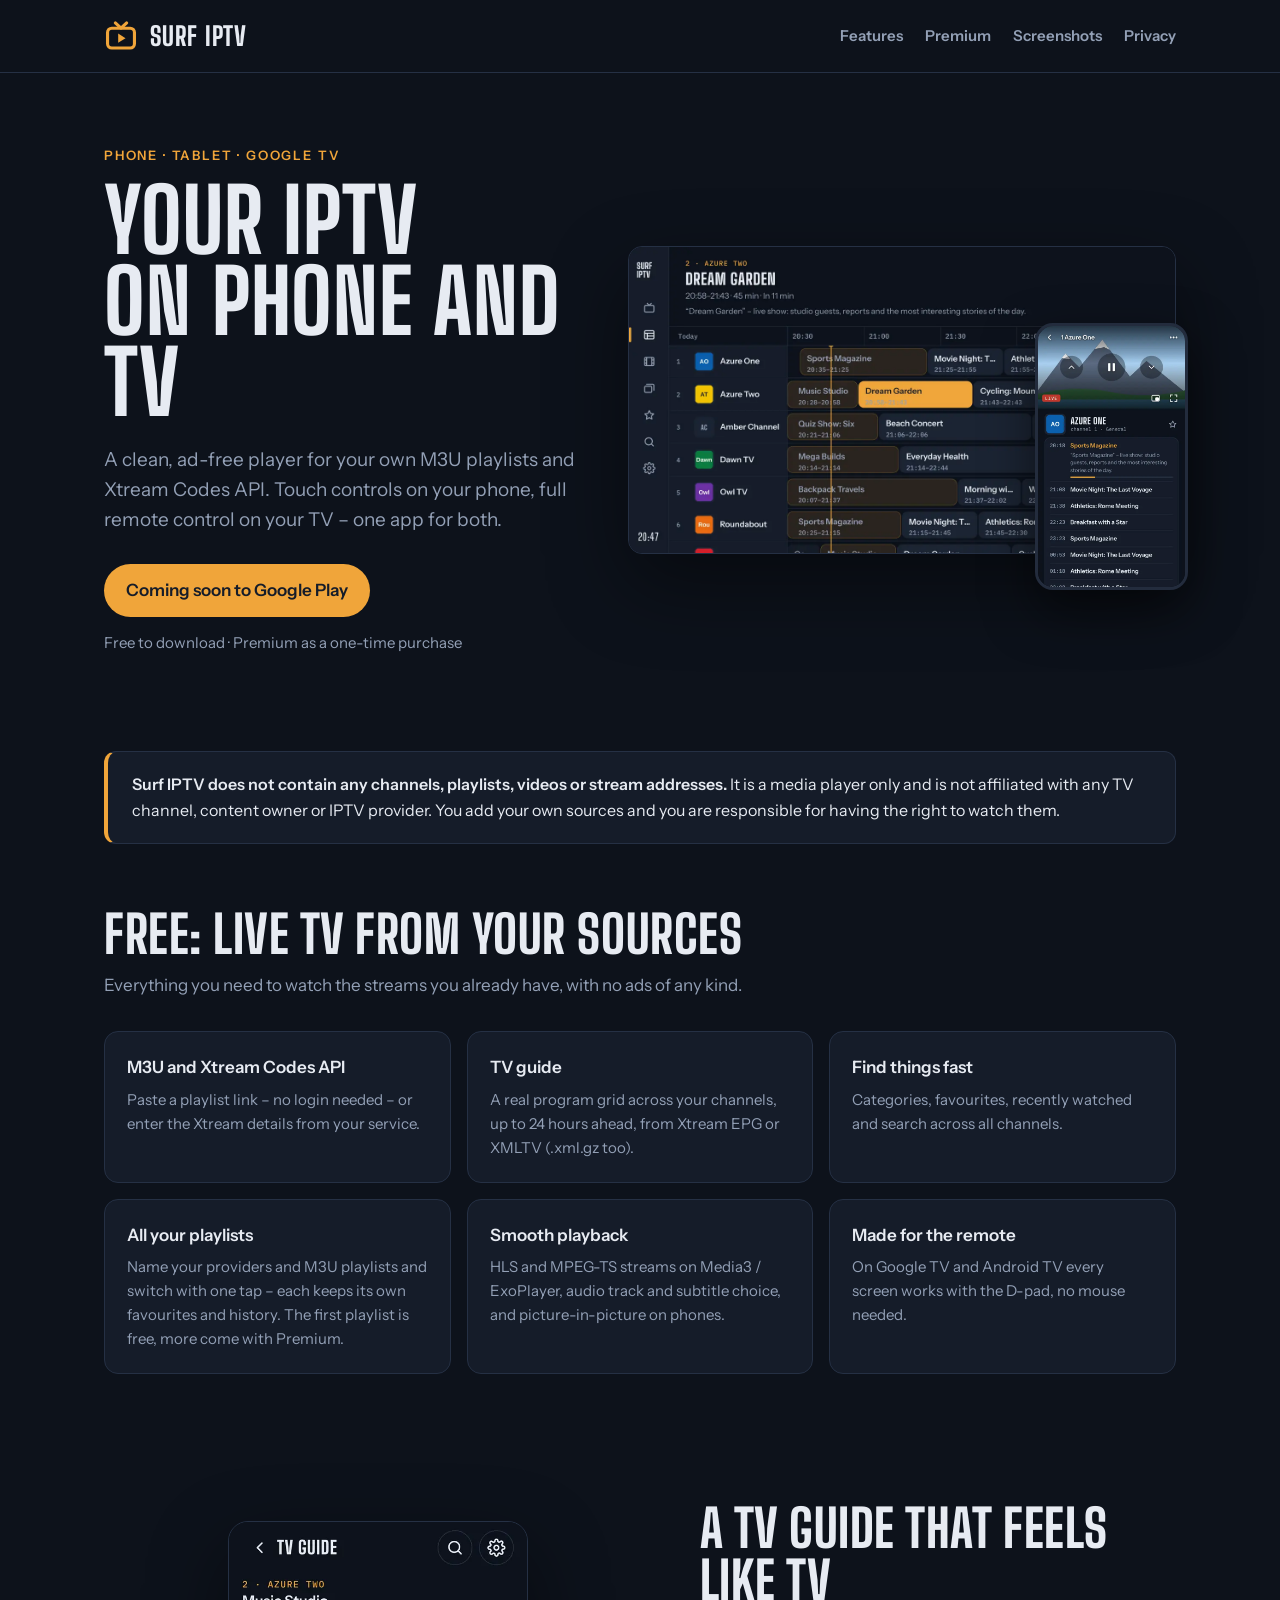
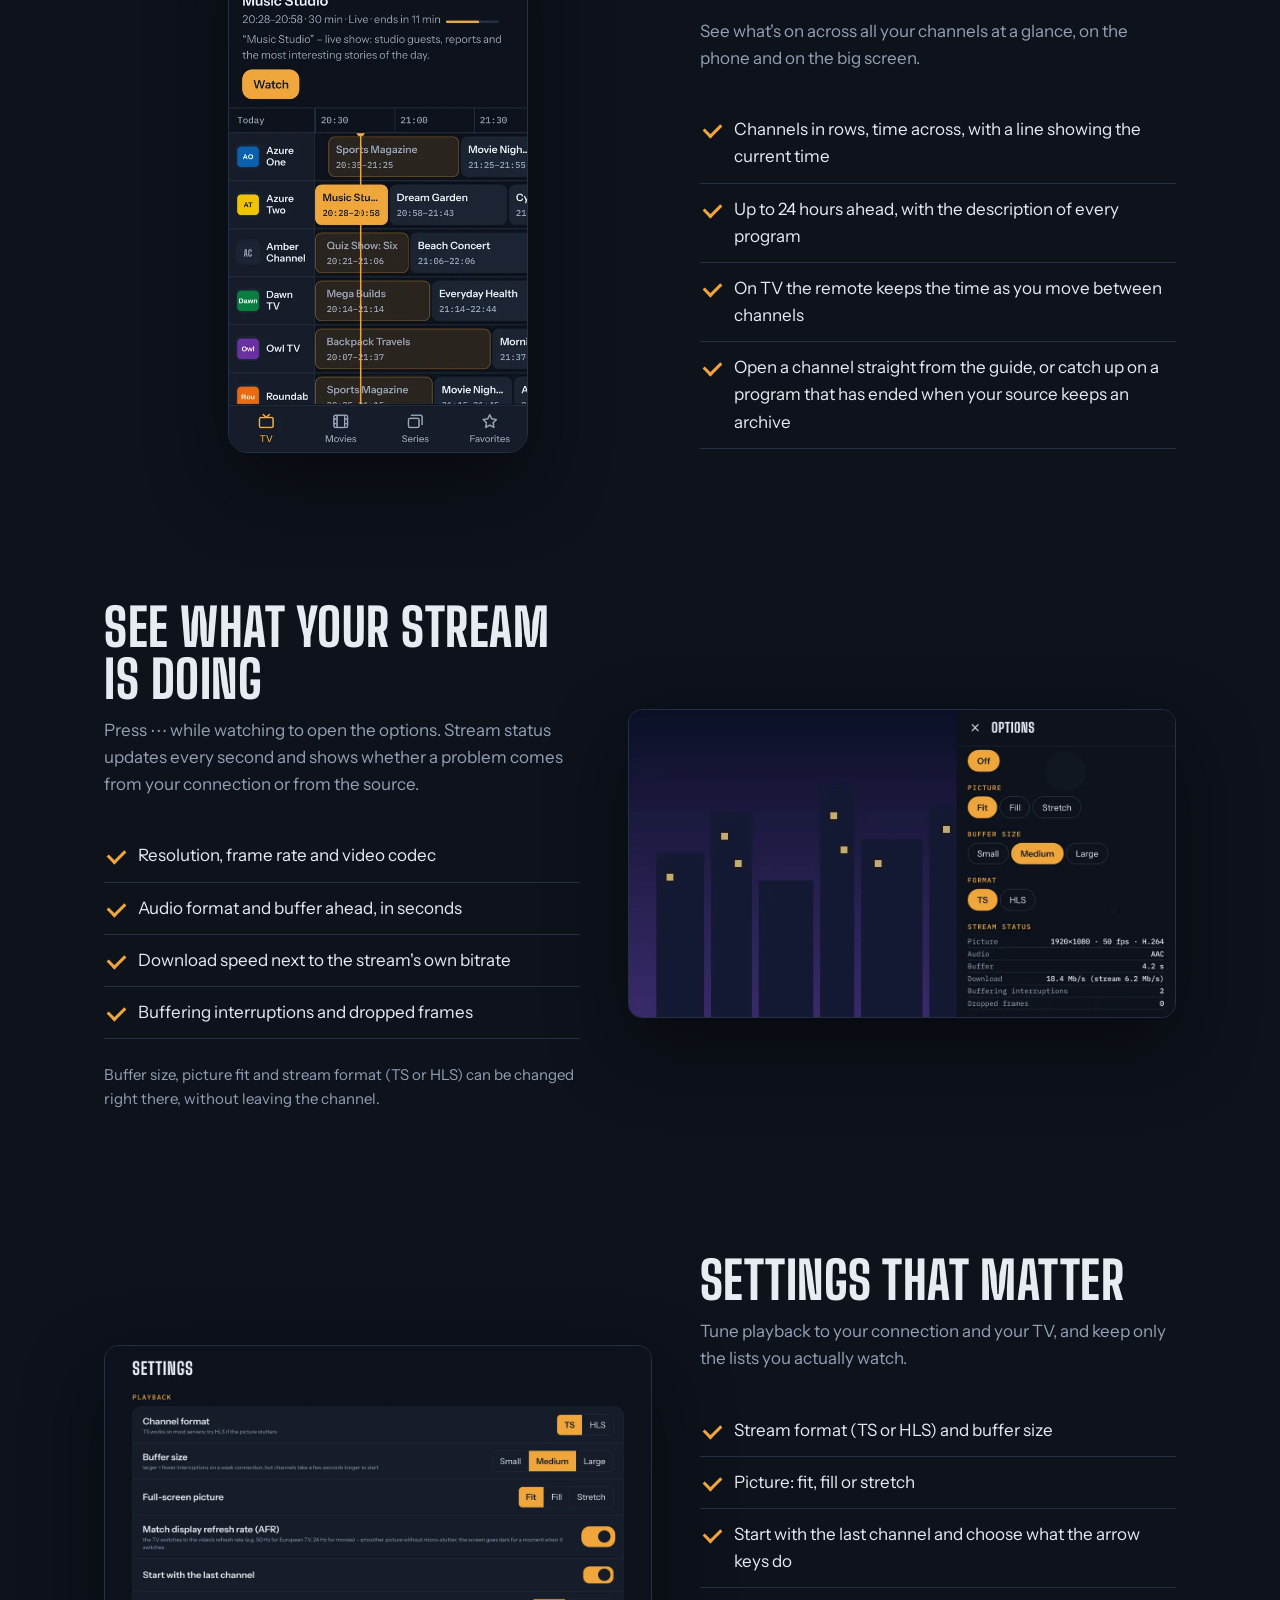
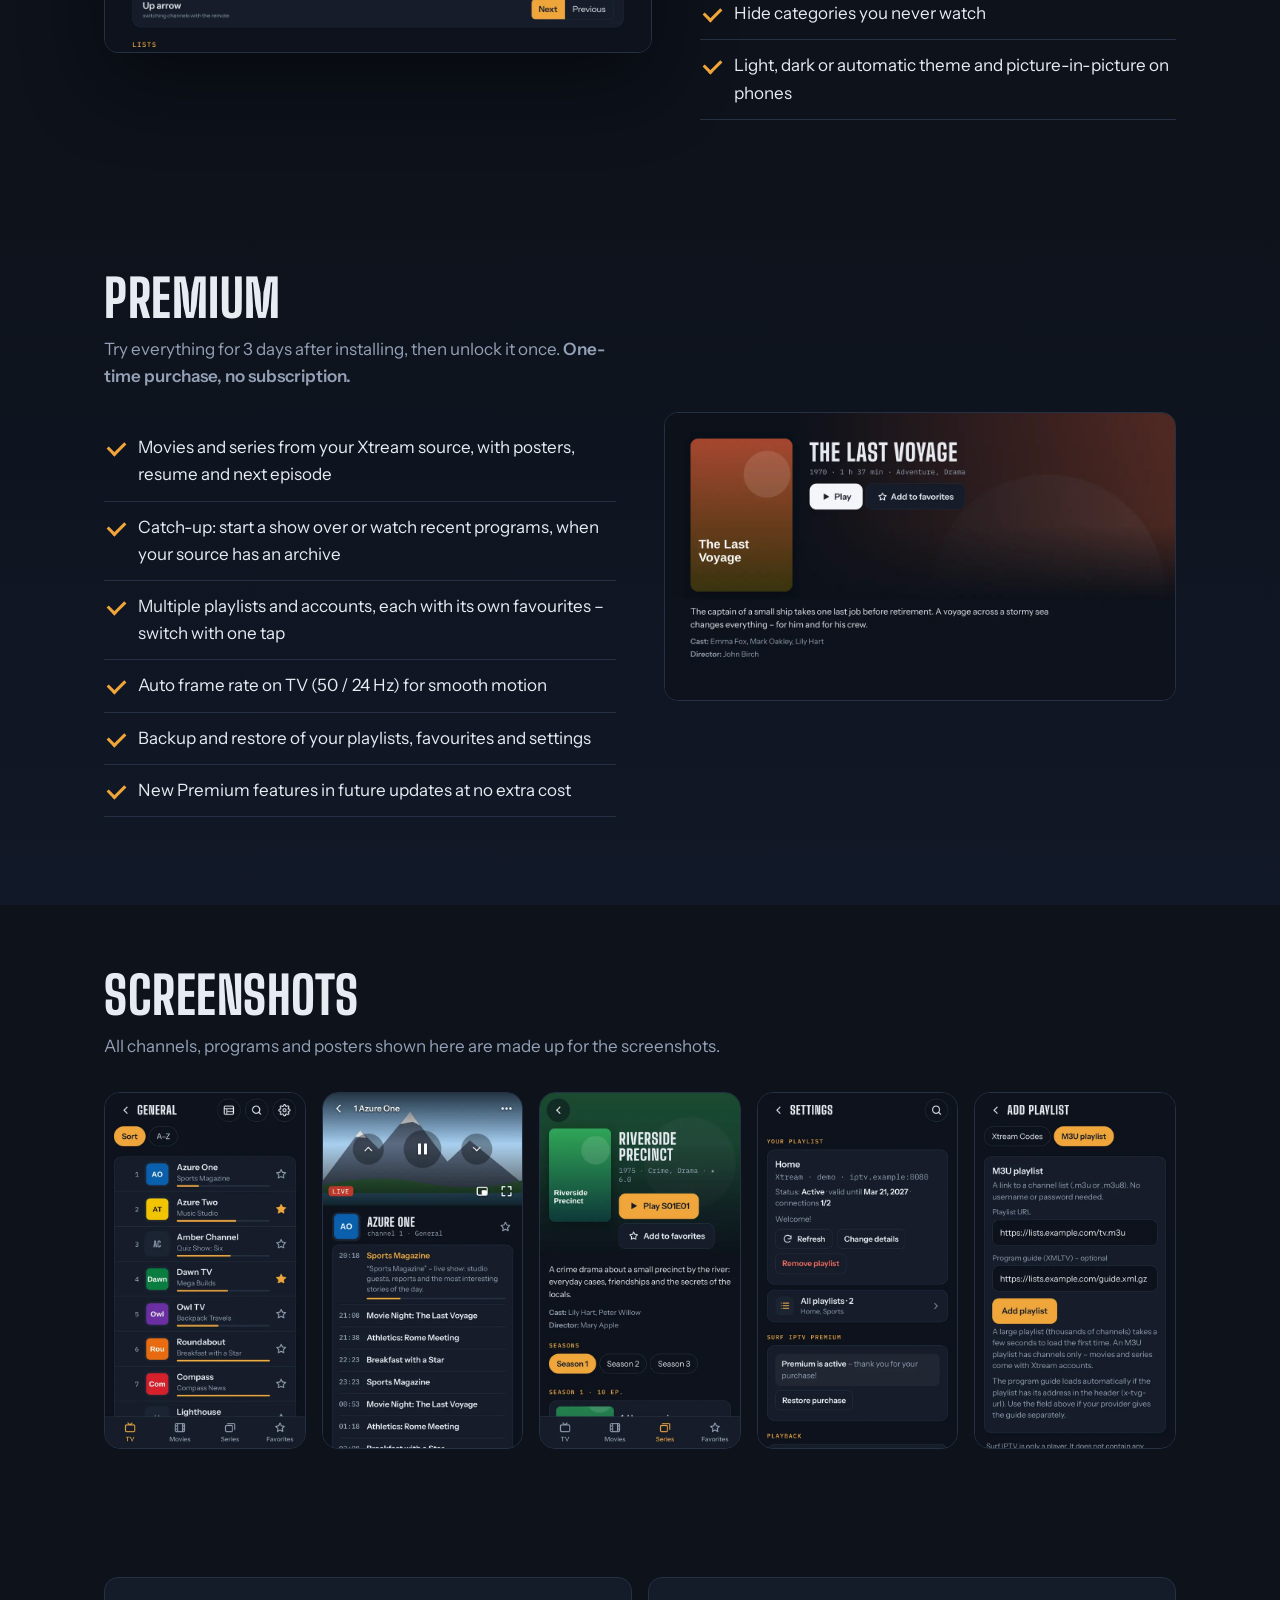
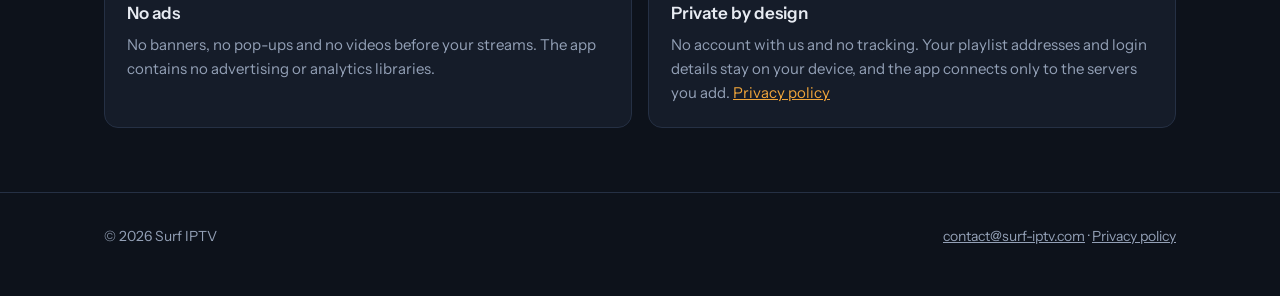
==== index.html @ 86f70e71 "Kilka list na stronie i w polityce prywatności Co-Authored-By: Claude Opus 5.5 <noreply@anthropic.co" ====
<!DOCTYPE html>
<html lang="en">
<head>
<meta charset="utf-8">
<meta name="viewport" content="width=device-width, initial-scale=1">
<title>Surf IPTV – player for your own M3U playlists and Xtream Codes API</title>
<meta name="description" content="Surf IPTV is an ad-free media player for your own M3U playlists and Xtream Codes API on phones, tablets and Google TV / Android TV. No channels included.">
<link rel="icon" href="img/icon-192.png">
<link rel="stylesheet" href="style.css">
</head>
<body>
<header>
  <div class="wrap">
    <a class="brand" href="./" aria-label="Surf IPTV home">
      <svg viewBox="0 0 24 24" fill="none" stroke="currentColor" stroke-width="2.2" stroke-linecap="round" stroke-linejoin="round" aria-hidden="true"><path d="M8 2.8l4 3.7 4-3.7"/><rect x="2.5" y="6.5" width="19" height="14" rx="3"/><path d="M10 10.3v6.4l5.2-3.2z" fill="currentColor" stroke="none"/></svg>
      <b>SURF IPTV</b>
    </a>
    <nav>
      <a class="opt" href="#features">Features</a>
      <a class="opt" href="#premium">Premium</a>
      <a class="opt" href="#screenshots">Screenshots</a>
      <a href="privacy/">Privacy</a>
    </nav>
  </div>
</header>

<main>
  <div class="hero">
    <div class="wrap">
      <div>
        <p class="eyebrow">Phone · Tablet · Google TV</p>
        <h1>Your IPTV<br>on phone and TV</h1>
        <p class="lead">A clean, ad-free player for your own M3U playlists and Xtream Codes API. Touch controls on your phone, full remote control on your TV – one app for both.</p>
        <div class="cta">
          <span class="badge">Coming soon to Google Play</span>
          <span class="note">Free to download · Premium as a one-time purchase</span>
        </div>
      </div>
      <div class="shots">
        <img class="tv" src="img/tv-guide.webp" width="1280" height="720" alt="Surf IPTV on a TV: TV guide grid with channels, programs and the current time">
        <img class="phone" src="img/phone-watching.webp" width="540" height="960" alt="Surf IPTV on a phone: video on top, program guide below">
      </div>
    </div>
  </div>

  <div class="wrap">
    <p class="notice"><b>Surf IPTV does not contain any channels, playlists, videos or stream addresses.</b> It is a media player only and is not affiliated with any TV channel, content owner or IPTV provider. You add your own sources and you are responsible for having the right to watch them.</p>
  </div>

  <section id="features">
    <div class="wrap">
      <h2>Free: live TV from your sources</h2>
      <p class="sub">Everything you need to watch the streams you already have, with no ads of any kind.</p>
      <div class="grid">
        <div class="card"><h3>M3U and Xtream Codes API</h3><p>Paste a playlist link – no login needed – or enter the Xtream details from your service.</p></div>
        <div class="card"><h3>TV guide</h3><p>A real program grid across your channels, up to 24 hours ahead, from Xtream EPG or XMLTV (.xml.gz too).</p></div>
        <div class="card"><h3>Find things fast</h3><p>Categories, favourites, recently watched and search across all channels.</p></div>
        <div class="card"><h3>All your playlists</h3><p>Name your providers and M3U playlists and switch with one tap – each keeps its own favourites and history. The first playlist is free, more come with Premium.</p></div>
        <div class="card"><h3>Smooth playback</h3><p>HLS and MPEG-TS streams on Media3 / ExoPlayer, audio track and subtitle choice, and picture-in-picture on phones.</p></div>
        <div class="card"><h3>Made for the remote</h3><p>On Google TV and Android TV every screen works with the D-pad, no mouse needed.</p></div>
      </div>
    </div>
  </section>

  <section id="guide">
    <div class="wrap two flip">
      <img class="framed portrait" src="img/phone-guide.webp" width="540" height="960" loading="lazy" alt="TV guide on a phone: channels in rows, programs on a timeline and the selected program's description">
      <div>
        <h2>A TV guide that feels like TV</h2>
        <p class="sub">See what's on across all your channels at a glance, on the phone and on the big screen.</p>
        <ul class="ticks">
          <li>Channels in rows, time across, with a line showing the current time</li>
          <li>Up to 24 hours ahead, with the description of every program</li>
          <li>On TV the remote keeps the time as you move between channels</li>
          <li>Open a channel straight from the guide, or catch up on a program that has ended when your source keeps an archive</li>
        </ul>
      </div>
    </div>
  </section>

  <section id="stream">
    <div class="wrap two">
      <div>
        <h2>See what your stream is doing</h2>
        <p class="sub">Press ⋯ while watching to open the options. Stream status updates every second and shows whether a problem comes from your connection or from the source.</p>
        <ul class="ticks">
          <li>Resolution, frame rate and video codec</li>
          <li>Audio format and buffer ahead, in seconds</li>
          <li>Download speed next to the stream's own bitrate</li>
          <li>Buffering interruptions and dropped frames</li>
        </ul>
        <p class="note">Buffer size, picture fit and stream format (TS or HLS) can be changed right there, without leaving the channel.</p>
      </div>
      <img class="framed" src="img/tv-stream-info.webp" width="1280" height="720" loading="lazy" alt="Surf IPTV on a TV: player options with stream status – resolution, buffer, download speed and dropped frames">
    </div>
  </section>

  <section id="settings">
    <div class="wrap two flip">
      <img class="framed" src="img/tv-settings.webp" width="1280" height="720" loading="lazy" alt="Surf IPTV settings on a TV: channel format, buffer size, picture fit and auto frame rate">
      <div>
        <h2>Settings that matter</h2>
        <p class="sub">Tune playback to your connection and your TV, and keep only the lists you actually watch.</p>
        <ul class="ticks">
          <li>Stream format (TS or HLS) and buffer size</li>
          <li>Picture: fit, fill or stretch</li>
          <li>Start with the last channel and choose what the arrow keys do</li>
          <li>Hide categories you never watch</li>
          <li>Light, dark or automatic theme and picture-in-picture on phones</li>
        </ul>
      </div>
    </div>
  </section>

  <section id="premium" class="premium">
    <div class="wrap">
      <div>
        <h2>Premium</h2>
        <p class="sub">Try everything for 3 days after installing, then unlock it once. <span class="price">One-time purchase, no subscription.</span></p>
        <ul>
          <li>Movies and series from your Xtream source, with posters, resume and next episode</li>
          <li>Catch-up: start a show over or watch recent programs, when your source has an archive</li>
          <li>Multiple playlists and accounts, each with its own favourites – switch with one tap</li>
          <li>Auto frame rate on TV (50 / 24 Hz) for smooth motion</li>
          <li>Backup and restore of your playlists, favourites and settings</li>
          <li>New Premium features in future updates at no extra cost</li>
        </ul>
      </div>
      <img src="img/tv-movie.webp" width="1280" height="720" alt="Surf IPTV on a TV: movie details page with poster and description">
    </div>
  </section>

  <section id="screenshots">
    <div class="wrap">
      <h2>Screenshots</h2>
      <p class="sub">All channels, programs and posters shown here are made up for the screenshots.</p>
      <div class="gallery">
        <img src="img/phone-channels.webp" width="540" height="960" loading="lazy" alt="Channel list with the current program">
        <img src="img/phone-watching.webp" width="540" height="960" loading="lazy" alt="Watching a channel with the program guide below">
        <img src="img/phone-series.webp" width="540" height="960" loading="lazy" alt="Series page with seasons and episodes">
        <img src="img/phone-settings.webp" width="540" height="960" loading="lazy" alt="Settings: playlist, Premium and playback">
        <img src="img/phone-add.webp" width="540" height="960" loading="lazy" alt="Adding an M3U playlist with an optional XMLTV guide">
      </div>
    </div>
  </section>

  <section>
    <div class="wrap plain">
      <div class="card"><h3>No ads</h3><p>No banners, no pop-ups and no videos before your streams. The app contains no advertising or analytics libraries.</p></div>
      <div class="card"><h3>Private by design</h3><p>No account with us and no tracking. Your playlist addresses and login details stay on your device, and the app connects only to the servers you add. <a href="privacy/">Privacy policy</a></p></div>
    </div>
  </section>
</main>

<footer>
  <div class="wrap">
    <span>© 2026 Surf IPTV</span>
    <span><a href="mailto:contact@surf-iptv.com">contact@surf-iptv.com</a> · <a href="privacy/">Privacy policy</a></span>
  </div>
</footer>
</body>
</html>
---- style.css ----
/* Surf IPTV – strona produktu. Kolory i czcionki jak w aplikacji; czcionki lokalnie (OFL), bez zewnętrznych zapytań. */
@font-face{font-family:'Big Shoulders Display';font-weight:800;font-display:swap;src:url(fonts/big-shoulders-display-latin-800-normal.woff2) format('woff2');unicode-range:U+0000-00FF,U+0131,U+0152-0153,U+02BB-02BC,U+02C6,U+02DA,U+02DC,U+2000-206F,U+20AC,U+2122,U+2212,U+FEFF,U+FFFD}
@font-face{font-family:'Big Shoulders Display';font-weight:800;font-display:swap;src:url(fonts/big-shoulders-display-latin-ext-800-normal.woff2) format('woff2');unicode-range:U+0100-02BA,U+02BD-02C5,U+02C7-02CC,U+02CE-02D7,U+02DD-02FF,U+1E00-1E9F,U+A720-A7FF}
@font-face{font-family:'Instrument Sans';font-weight:400;font-display:swap;src:url(fonts/instrument-sans-latin-400-normal.woff2) format('woff2');unicode-range:U+0000-00FF,U+0131,U+0152-0153,U+02BB-02BC,U+02C6,U+02DA,U+02DC,U+2000-206F,U+20AC,U+2122,U+2212,U+FEFF,U+FFFD}
@font-face{font-family:'Instrument Sans';font-weight:400;font-display:swap;src:url(fonts/instrument-sans-latin-ext-400-normal.woff2) format('woff2');unicode-range:U+0100-02BA,U+02BD-02C5,U+02C7-02CC,U+02CE-02D7,U+02DD-02FF,U+1E00-1E9F,U+A720-A7FF}
@font-face{font-family:'Instrument Sans';font-weight:600;font-display:swap;src:url(fonts/instrument-sans-latin-600-normal.woff2) format('woff2');unicode-range:U+0000-00FF,U+0131,U+0152-0153,U+02BB-02BC,U+02C6,U+02DA,U+02DC,U+2000-206F,U+20AC,U+2122,U+2212,U+FEFF,U+FFFD}
@font-face{font-family:'Instrument Sans';font-weight:600;font-display:swap;src:url(fonts/instrument-sans-latin-ext-600-normal.woff2) format('woff2');unicode-range:U+0100-02BA,U+02BD-02C5,U+02C7-02CC,U+02CE-02D7,U+02DD-02FF,U+1E00-1E9F,U+A720-A7FF}

:root{--bg:#0d121b;--panel:#151c29;--soft:#1b2433;--line:#253044;--ink:#e7ebf2;--muted:#93a0b6;--accent:#f0a53a;--accent-ink:#151c29;
  --display:'Big Shoulders Display',Impact,'Arial Narrow',sans-serif;--text:'Instrument Sans',system-ui,-apple-system,'Segoe UI',Roboto,sans-serif}
*{box-sizing:border-box}
html{-webkit-text-size-adjust:100%}
body{margin:0;background:var(--bg);color:var(--ink);font:400 17px/1.6 var(--text)}
a{color:var(--accent)}
img{max-width:100%;height:auto;display:block}
.wrap{max-width:1120px;margin:0 auto;padding:0 24px}

header{border-bottom:1px solid var(--line)}
header .wrap{display:flex;align-items:center;justify-content:space-between;min-height:72px;gap:16px}
.brand{display:flex;align-items:center;gap:12px;color:var(--ink);text-decoration:none}
.brand svg{width:34px;height:34px;color:var(--accent);flex:none}
.brand b{font:800 26px/1 var(--display);letter-spacing:.03em}
nav{display:flex;gap:22px;font-weight:600;font-size:15px}
nav a{color:var(--muted);text-decoration:none}
nav a:hover,nav a[aria-current]{color:var(--ink)}

.hero{padding:72px 0 40px}
.hero .wrap{display:grid;grid-template-columns:1fr 1.15fr;gap:48px;align-items:center}
.eyebrow{font-weight:600;font-size:13px;letter-spacing:.14em;text-transform:uppercase;color:var(--accent);margin:0 0 14px}
h1{font:800 clamp(52px,7vw,88px)/.92 var(--display);letter-spacing:.01em;margin:0 0 22px;text-transform:uppercase}
.lead{font-size:19px;color:var(--muted);max-width:30em;margin:0 0 28px}
.cta{display:flex;flex-wrap:wrap;align-items:center;gap:14px}
.badge{display:inline-flex;align-items:center;gap:10px;background:var(--accent);color:var(--accent-ink);font-weight:600;border-radius:999px;padding:13px 22px;text-decoration:none}
.note{color:var(--muted);font-size:15px}
.shots{position:relative}
.shots .tv{border-radius:14px;border:1px solid var(--line);box-shadow:0 30px 80px rgba(0,0,0,.45)}
.shots .phone{position:absolute;right:-12px;bottom:-36px;width:28%;border-radius:18px;border:3px solid #232c3d;box-shadow:0 20px 50px rgba(0,0,0,.55)}

.notice{margin:56px 0 0;background:var(--panel);border:1px solid var(--line);border-left:4px solid var(--accent);border-radius:12px;padding:20px 24px;font-size:16px}
.notice b{color:var(--ink)}

section{padding:64px 0}
h2{font:800 clamp(36px,4.4vw,52px)/1 var(--display);text-transform:uppercase;letter-spacing:.01em;margin:0 0 12px}
.sub{color:var(--muted);margin:0 0 32px;max-width:40em}
.grid{display:grid;grid-template-columns:repeat(3,1fr);gap:16px}
.card{background:var(--panel);border:1px solid var(--line);border-radius:14px;padding:22px}
.card h3{font-size:17px;margin:0 0 6px}
.card p{margin:0;color:var(--muted);font-size:15px}

.premium{background:linear-gradient(180deg,var(--bg),#111827)}
.premium .wrap{display:grid;grid-template-columns:1fr 1fr;gap:48px;align-items:center}
.premium ul,.ticks{list-style:none;padding:0;margin:0 0 24px}
.premium li,.ticks li{padding:12px 0 12px 34px;border-bottom:1px solid var(--line);position:relative}
.premium li:before,.ticks li:before{content:"";position:absolute;left:4px;top:19px;width:14px;height:8px;border-left:3px solid var(--accent);border-bottom:3px solid var(--accent);transform:rotate(-45deg)}
.price{font-weight:600}
.premium img{border-radius:14px;border:1px solid var(--line)}

.plain{display:grid;grid-template-columns:repeat(2,1fr);gap:16px}

.two{display:grid;grid-template-columns:1fr 1.15fr;gap:48px;align-items:center}
.two.flip{grid-template-columns:1.15fr 1fr}
.framed{border-radius:14px;border:1px solid var(--line);box-shadow:0 30px 80px rgba(0,0,0,.45)}
.framed.portrait{max-width:300px;justify-self:center;border-radius:20px}

.gallery{display:grid;grid-template-columns:repeat(5,1fr);gap:16px}
.gallery img{border-radius:16px;border:1px solid var(--line)}

footer{border-top:1px solid var(--line);padding:32px 0 48px;color:var(--muted);font-size:14px}
footer .wrap{display:flex;flex-wrap:wrap;justify-content:space-between;gap:12px}
footer a{color:var(--muted)}

/* strony z tekstem (polityka itp.) */
.doc{max-width:760px;padding:56px 24px 80px}
.doc h1{font-size:clamp(44px,6vw,64px);margin-bottom:8px}
.doc h3{font-size:19px;margin:36px 0 8px}
.doc p,.doc li{color:#cfd6e2}
.doc code{background:var(--soft);border-radius:5px;padding:1px 6px;font-size:.92em}
.doc table{width:100%;border-collapse:collapse;margin:16px 0;font-size:15px}
.doc th,.doc td{text-align:left;vertical-align:top;border-bottom:1px solid var(--line);padding:10px 8px}
.doc th{color:var(--ink)}
.doc .meta{color:var(--muted);margin:0 0 28px}

@media (max-width:860px){
  nav{gap:16px}
  .hero{padding:40px 0 24px}
  .hero .wrap,.premium .wrap{grid-template-columns:1fr}
  .shots{margin-bottom:36px}
  .grid,.plain{grid-template-columns:1fr}
  .two,.two.flip{grid-template-columns:1fr}
  .two.flip .framed{order:2}
  .gallery{grid-template-columns:none;grid-auto-flow:column;grid-auto-columns:62%;overflow-x:auto;scroll-snap-type:x mandatory;padding-bottom:8px}
  .gallery img{scroll-snap-align:start}
}
@media (max-width:520px){nav a.opt{display:none}}
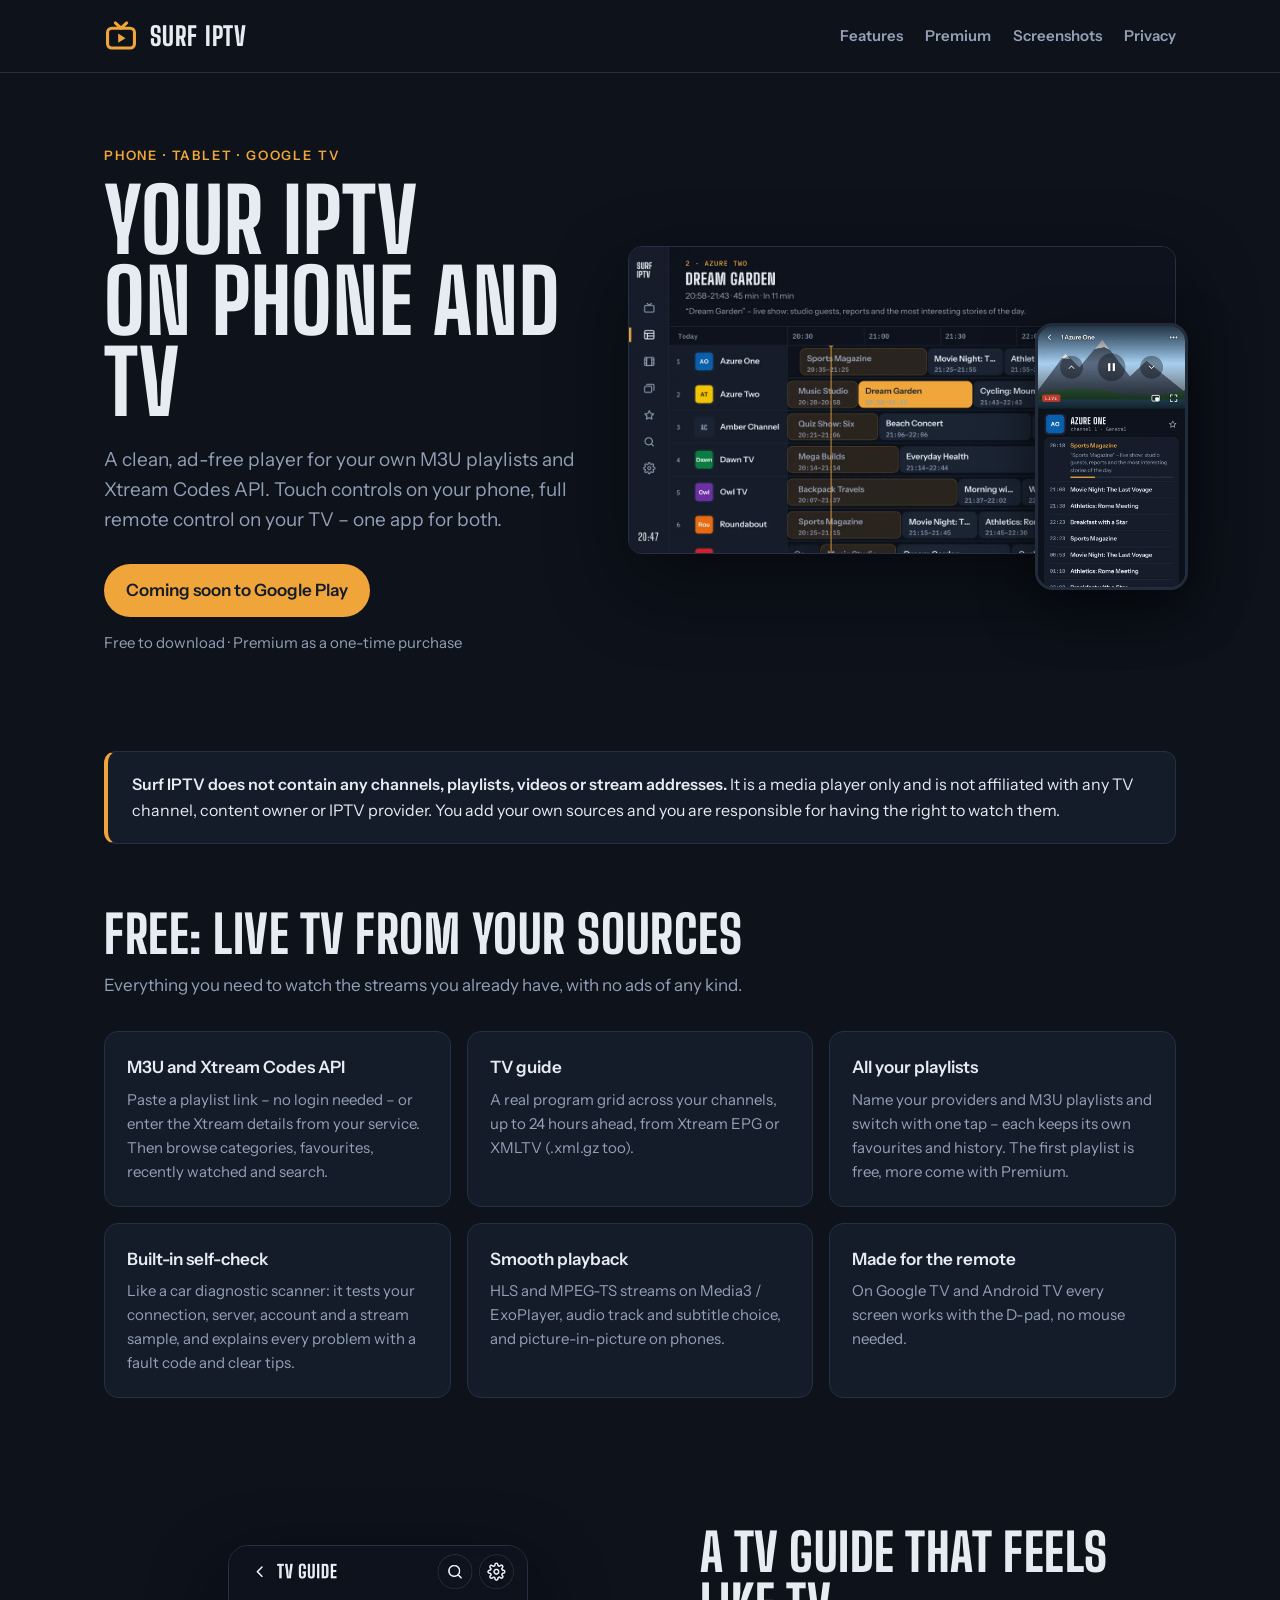
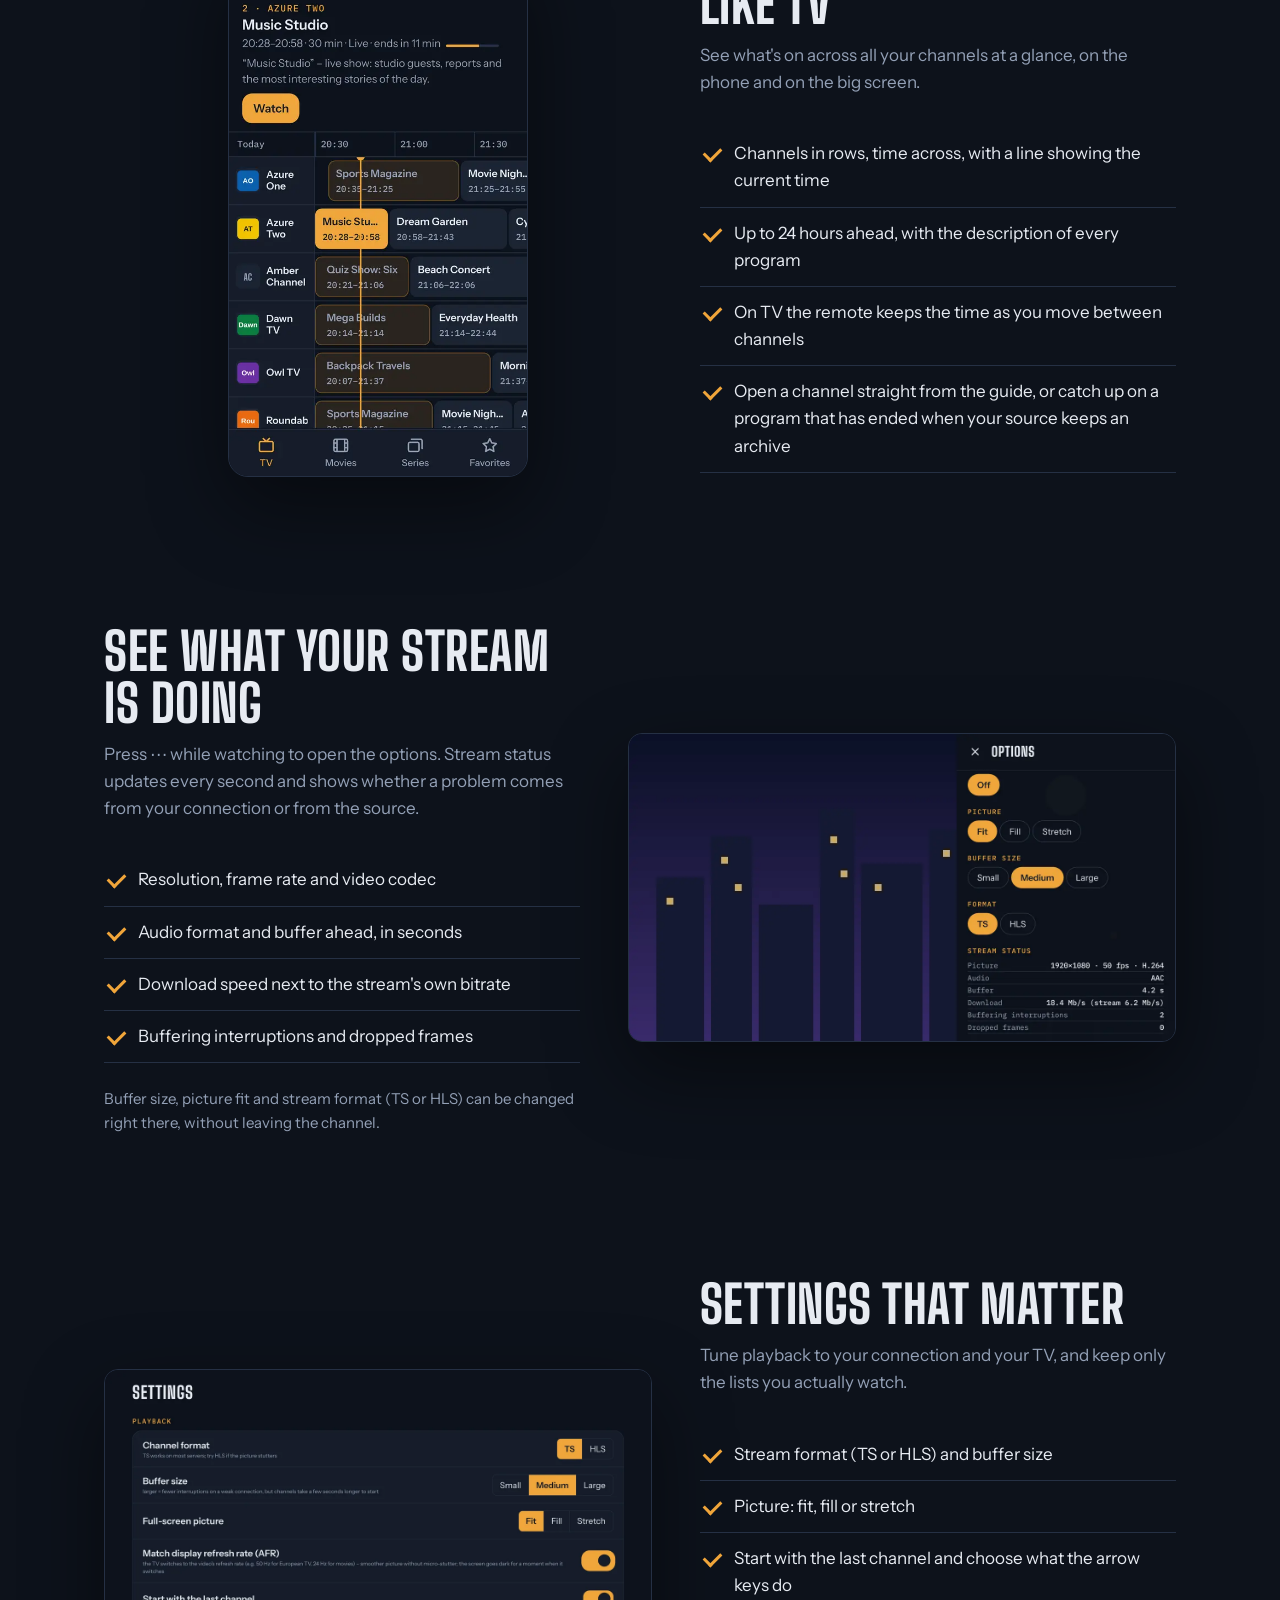
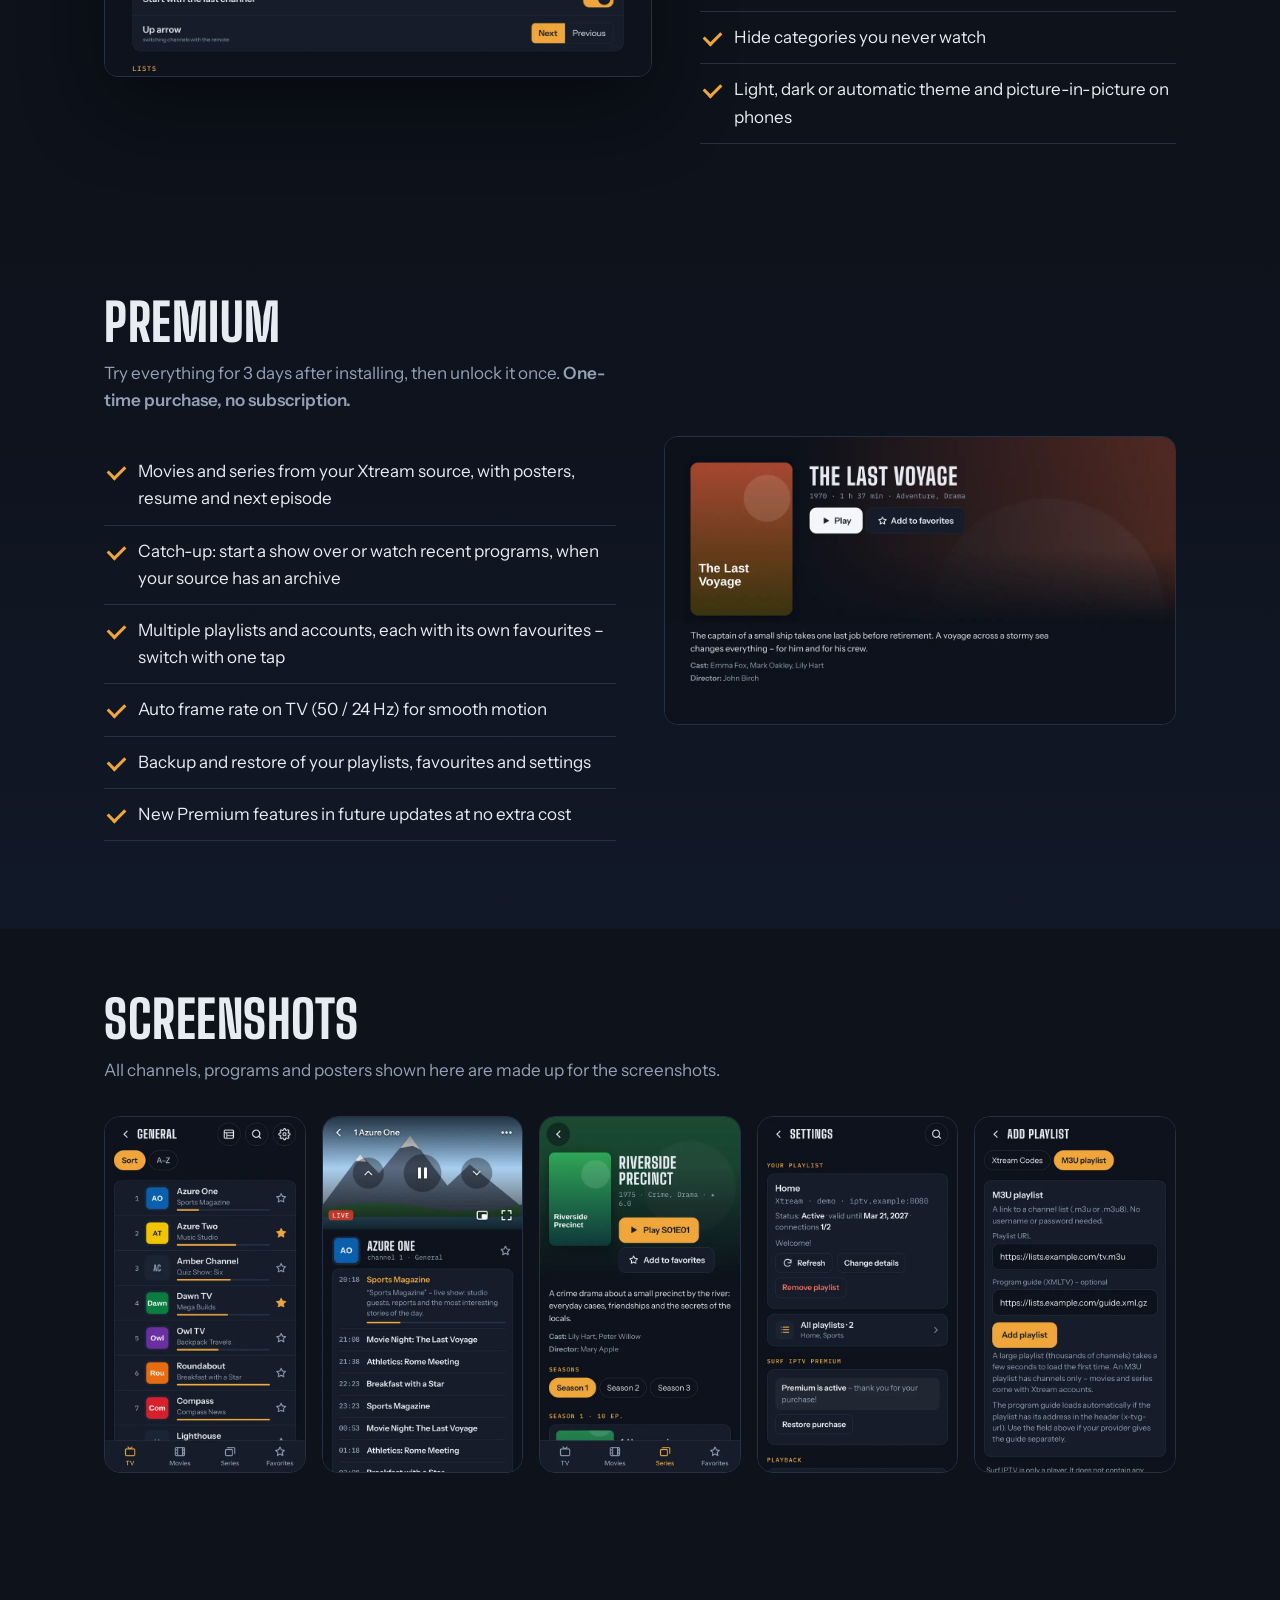
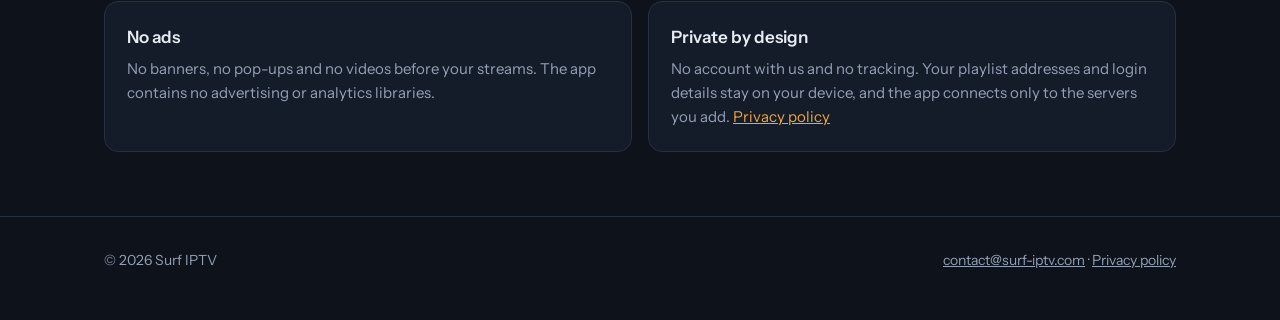
==== commit fade67ae: "Autodiagnoza na stronie i w polityce prywatności Co-Authored-By: Claude Opus 5.5 <noreply@anthropic." ====
--- a/index.html
+++ b/index.html
@@ -52,10 +52,10 @@
       <h2>Free: live TV from your sources</h2>
       <p class="sub">Everything you need to watch the streams you already have, with no ads of any kind.</p>
       <div class="grid">
-        <div class="card"><h3>M3U and Xtream Codes API</h3><p>Paste a playlist link – no login needed – or enter the Xtream details from your service.</p></div>
+        <div class="card"><h3>M3U and Xtream Codes API</h3><p>Paste a playlist link – no login needed – or enter the Xtream details from your service. Then browse categories, favourites, recently watched and search.</p></div>
         <div class="card"><h3>TV guide</h3><p>A real program grid across your channels, up to 24 hours ahead, from Xtream EPG or XMLTV (.xml.gz too).</p></div>
-        <div class="card"><h3>Find things fast</h3><p>Categories, favourites, recently watched and search across all channels.</p></div>
         <div class="card"><h3>All your playlists</h3><p>Name your providers and M3U playlists and switch with one tap – each keeps its own favourites and history. The first playlist is free, more come with Premium.</p></div>
+        <div class="card"><h3>Built-in self-check</h3><p>Like a car diagnostic scanner: it tests your connection, server, account and a stream sample, and explains every problem with a fault code and clear tips.</p></div>
         <div class="card"><h3>Smooth playback</h3><p>HLS and MPEG-TS streams on Media3 / ExoPlayer, audio track and subtitle choice, and picture-in-picture on phones.</p></div>
         <div class="card"><h3>Made for the remote</h3><p>On Google TV and Android TV every screen works with the D-pad, no mouse needed.</p></div>
       </div>
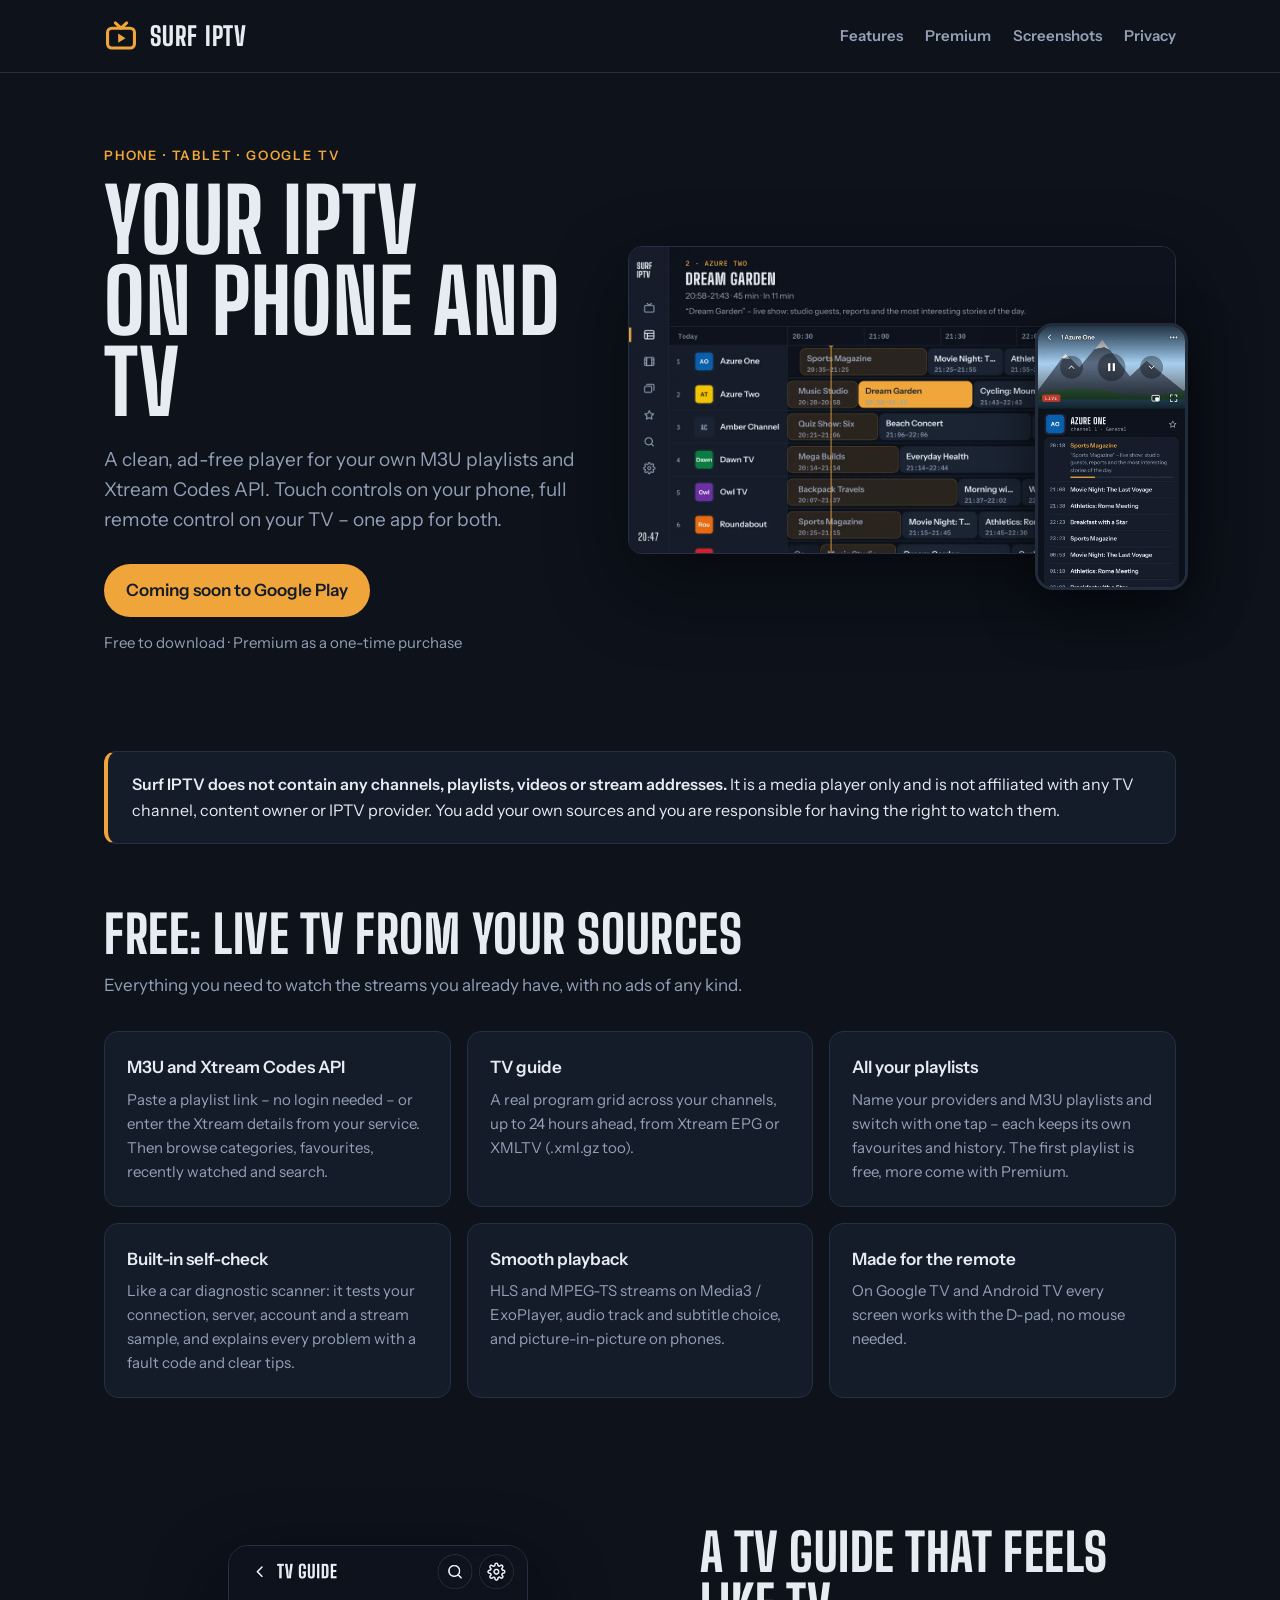
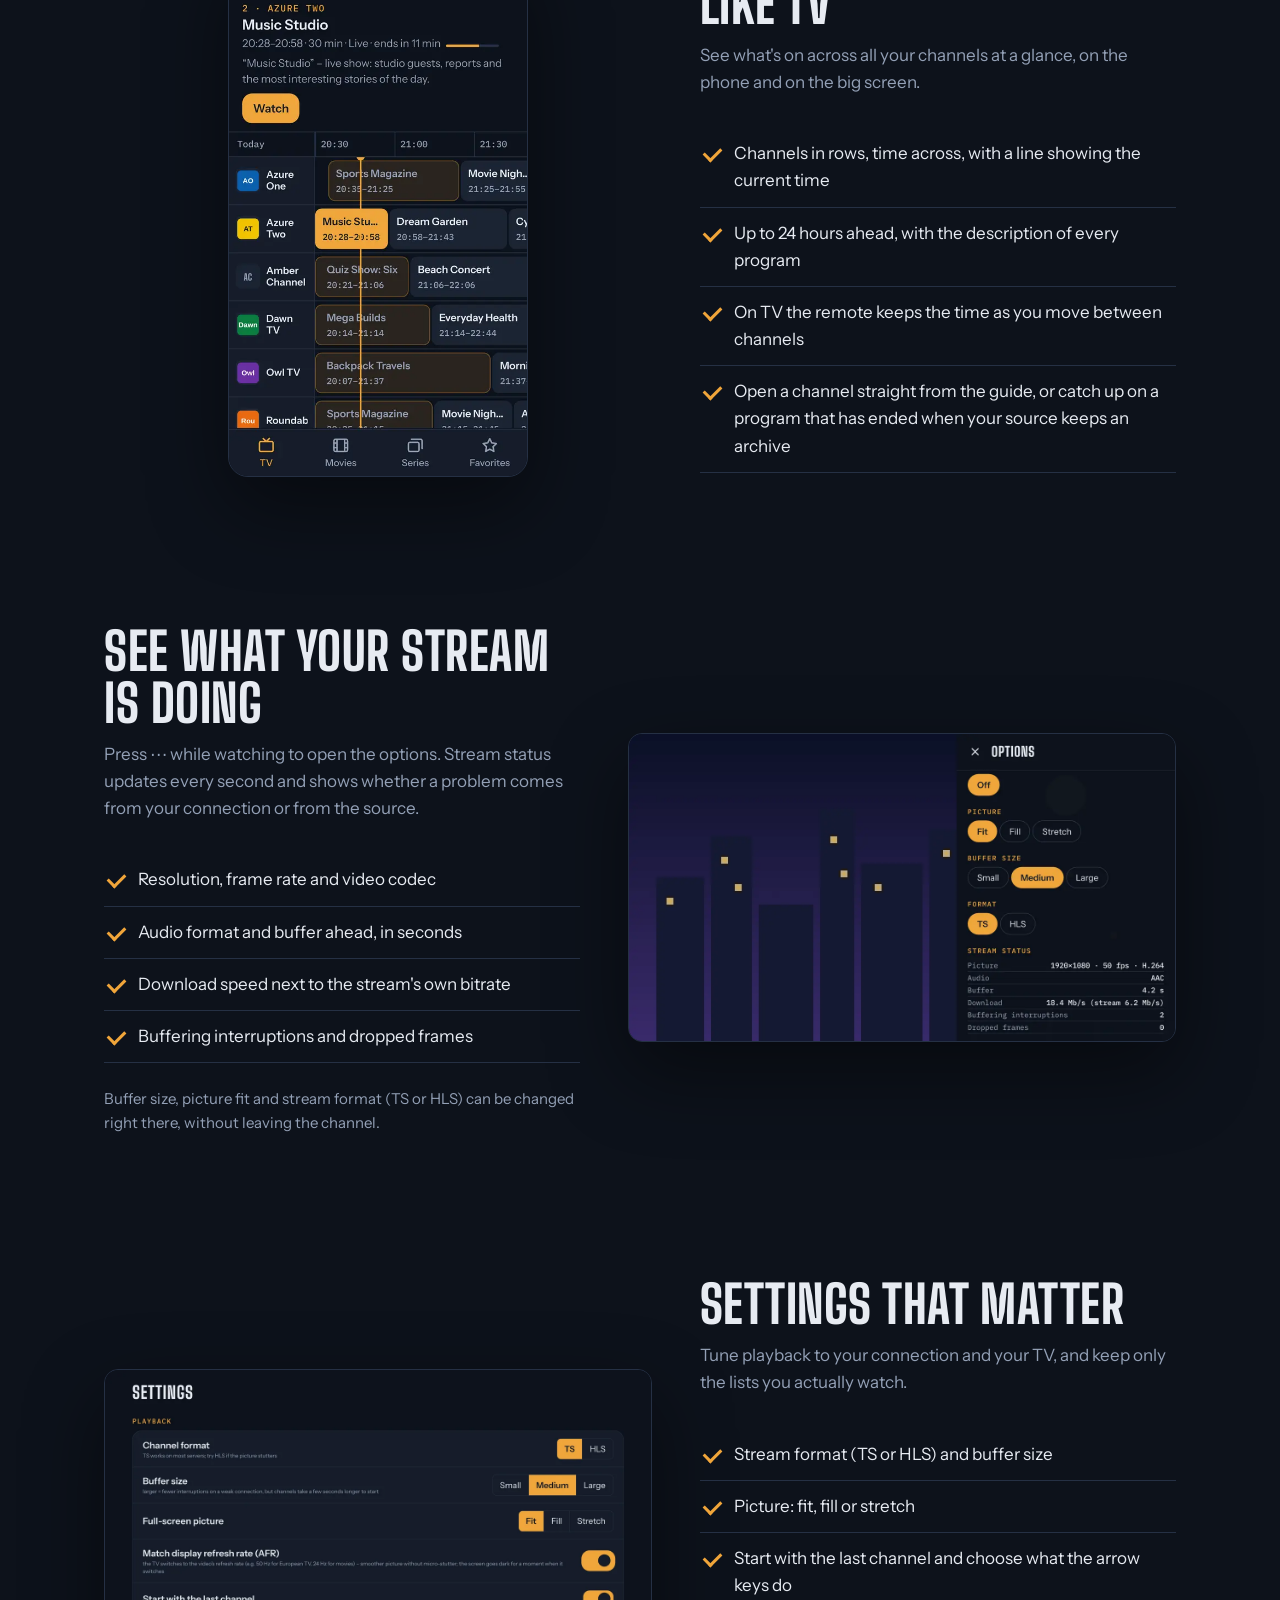
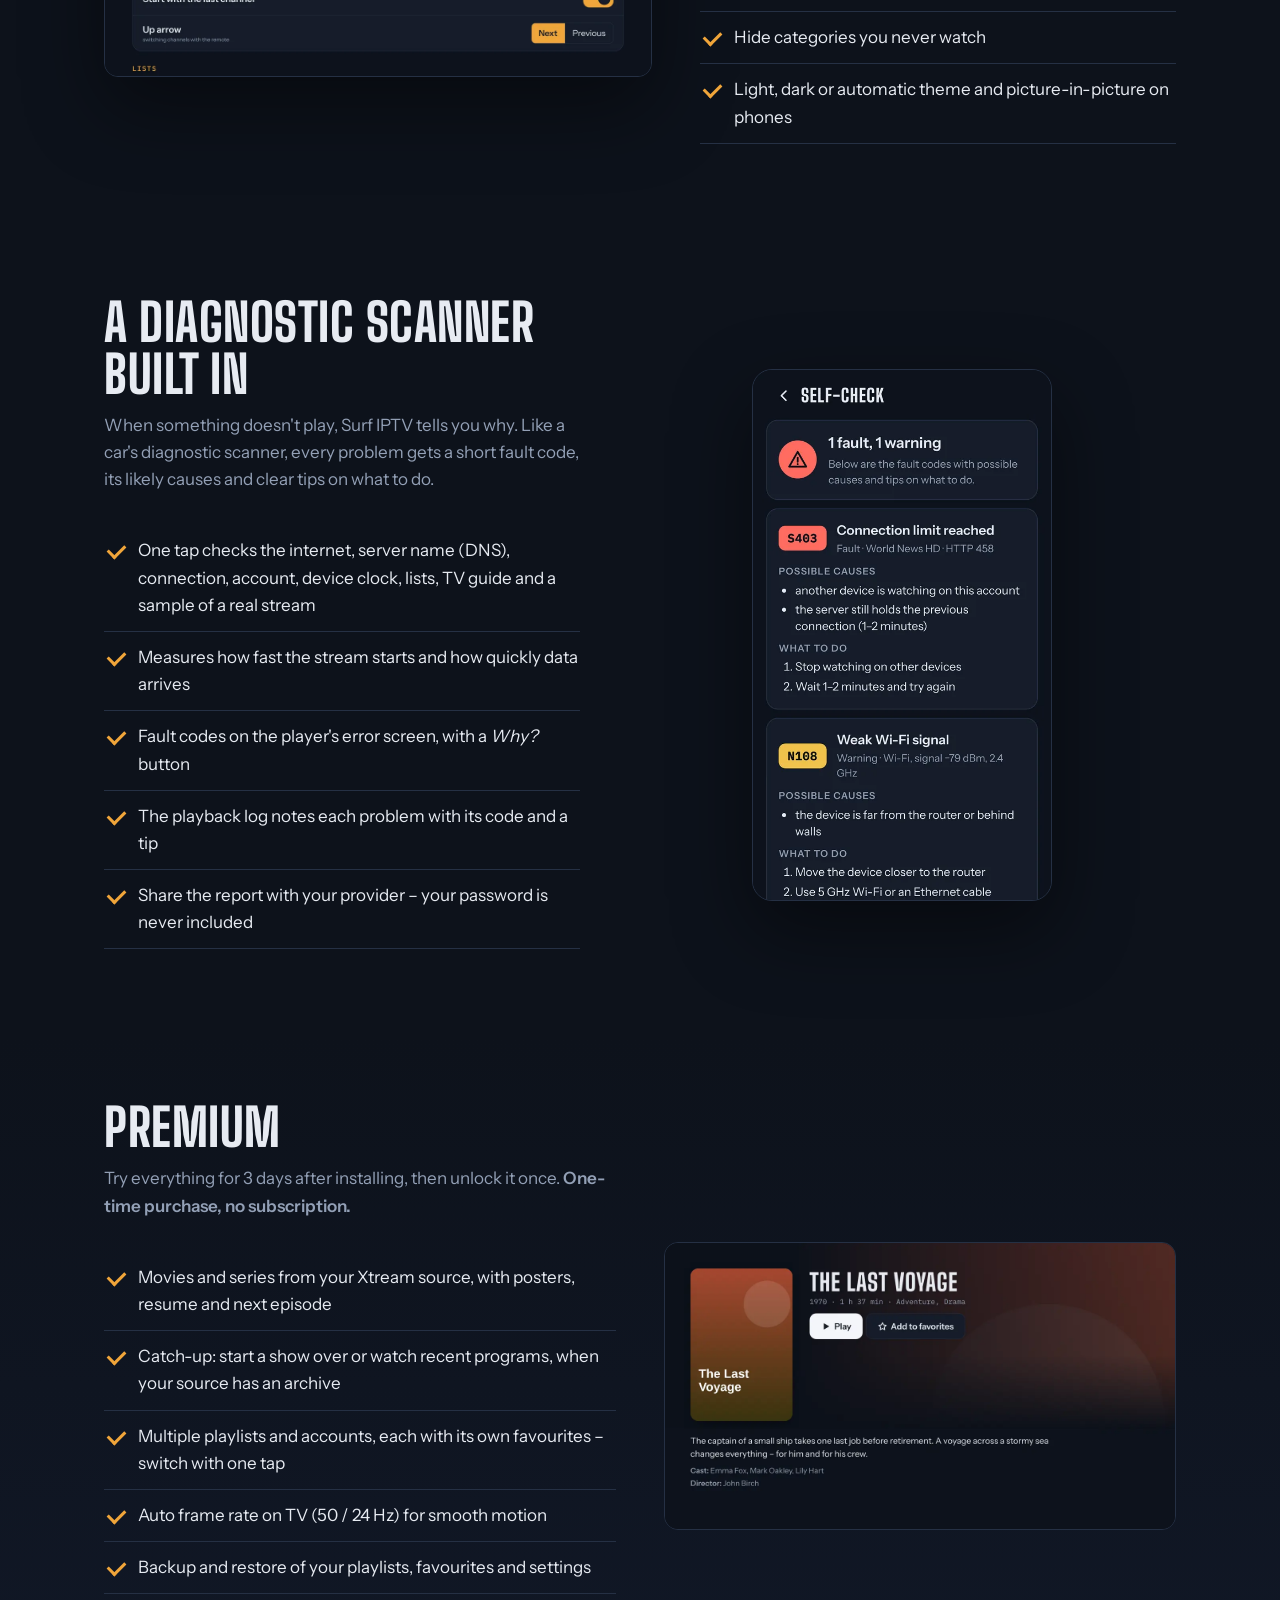
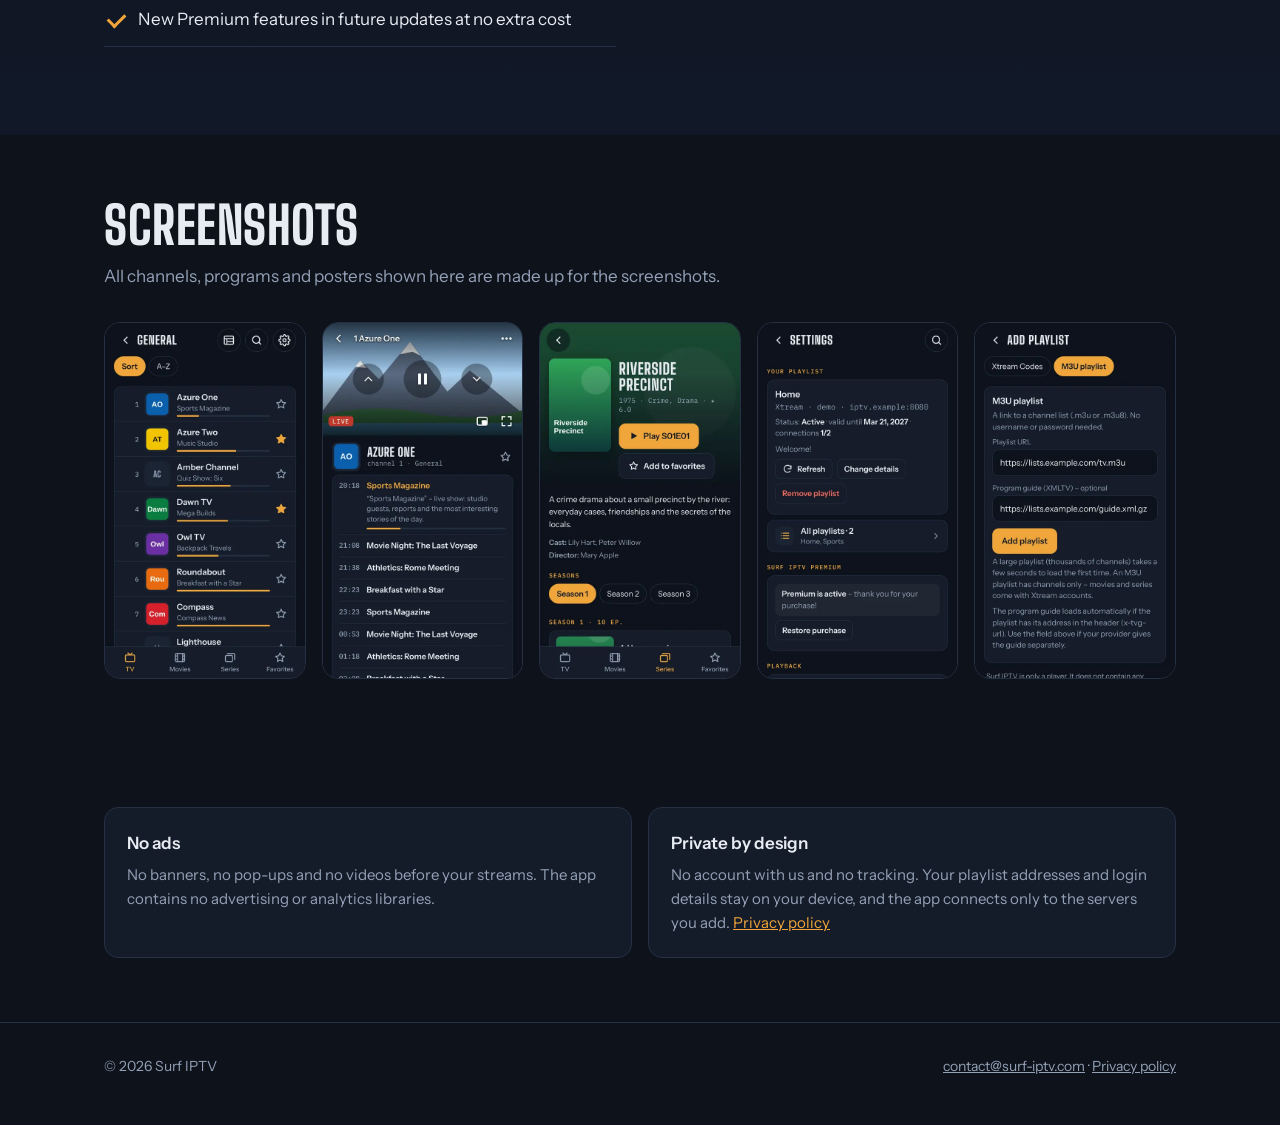
==== commit bcf9209a: "Sekcja o autodiagnozie na stronie Co-Authored-By: Claude Opus 5.5 <noreply@anthropic.com> Claude-Ses" ====
--- a/index.html
+++ b/index.html
@@ -112,6 +112,23 @@
     </div>
   </section>
 
+  <section id="selfcheck">
+    <div class="wrap two">
+      <div>
+        <h2>A diagnostic scanner built in</h2>
+        <p class="sub">When something doesn't play, Surf IPTV tells you why. Like a car's diagnostic scanner, every problem gets a short fault code, its likely causes and clear tips on what to do.</p>
+        <ul class="ticks">
+          <li>One tap checks the internet, server name (DNS), connection, account, device clock, lists, TV guide and a sample of a real stream</li>
+          <li>Measures how fast the stream starts and how quickly data arrives</li>
+          <li>Fault codes on the player's error screen, with a <i>Why?</i> button</li>
+          <li>The playback log notes each problem with its code and a tip</li>
+          <li>Share the report with your provider – your password is never included</li>
+        </ul>
+      </div>
+      <img class="framed portrait" src="img/phone-selfcheck.webp" width="540" height="960" loading="lazy" alt="Self-check on a phone: a fault code for a connection limit and a warning about weak Wi-Fi, each with possible causes and what to do">
+    </div>
+  </section>
+
   <section id="premium" class="premium">
     <div class="wrap">
       <div>
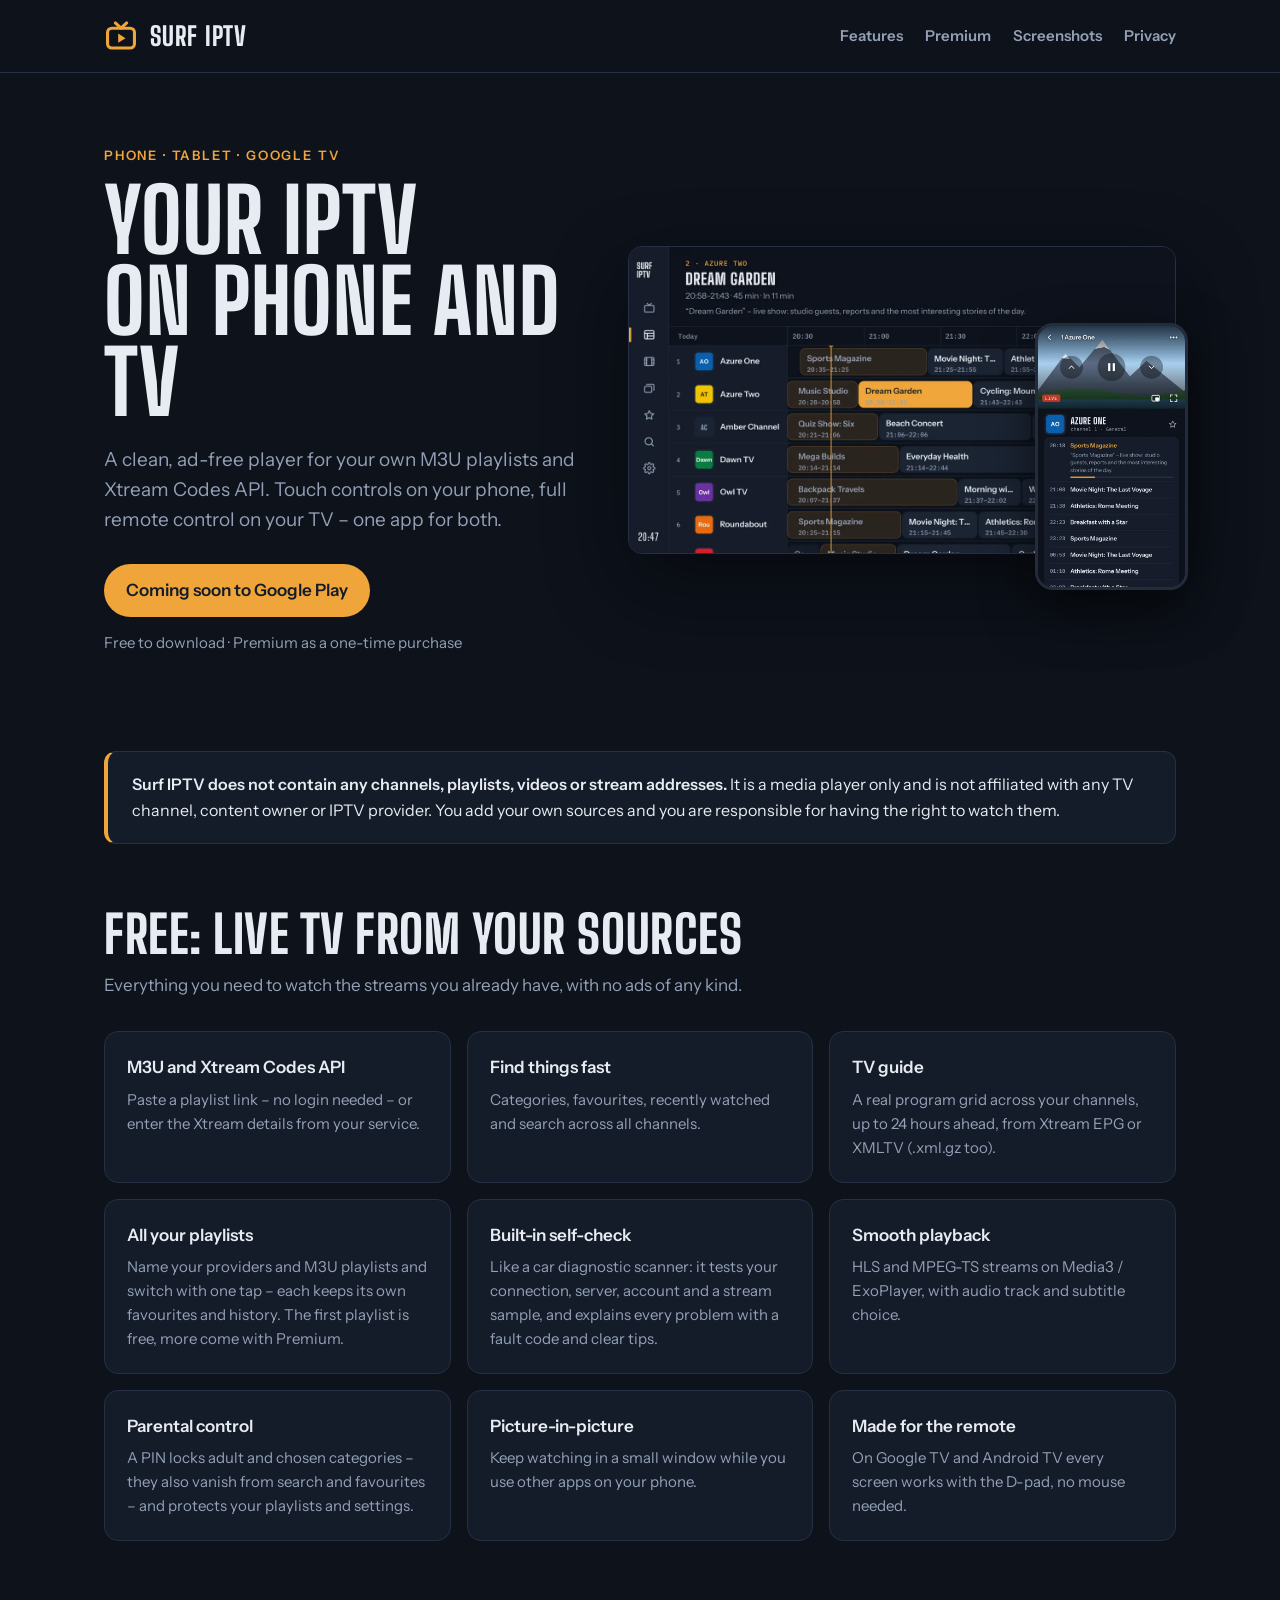
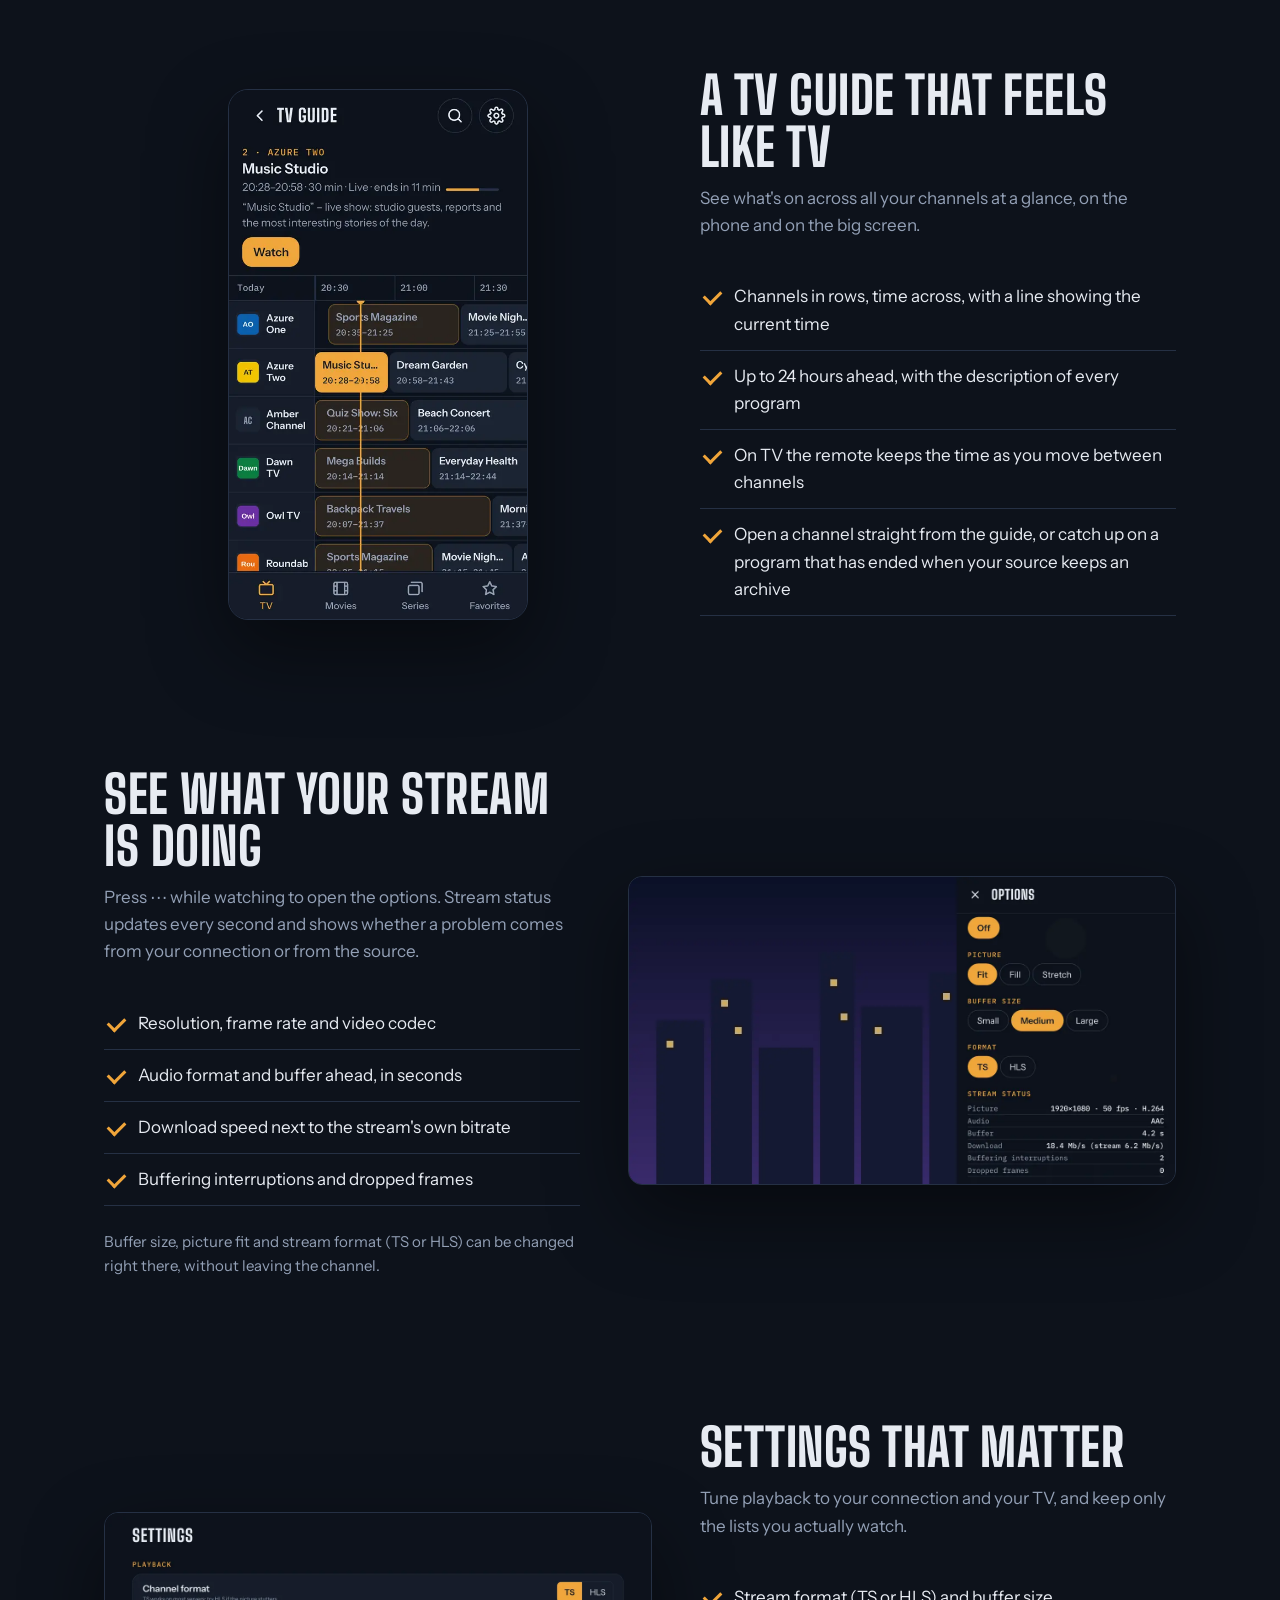
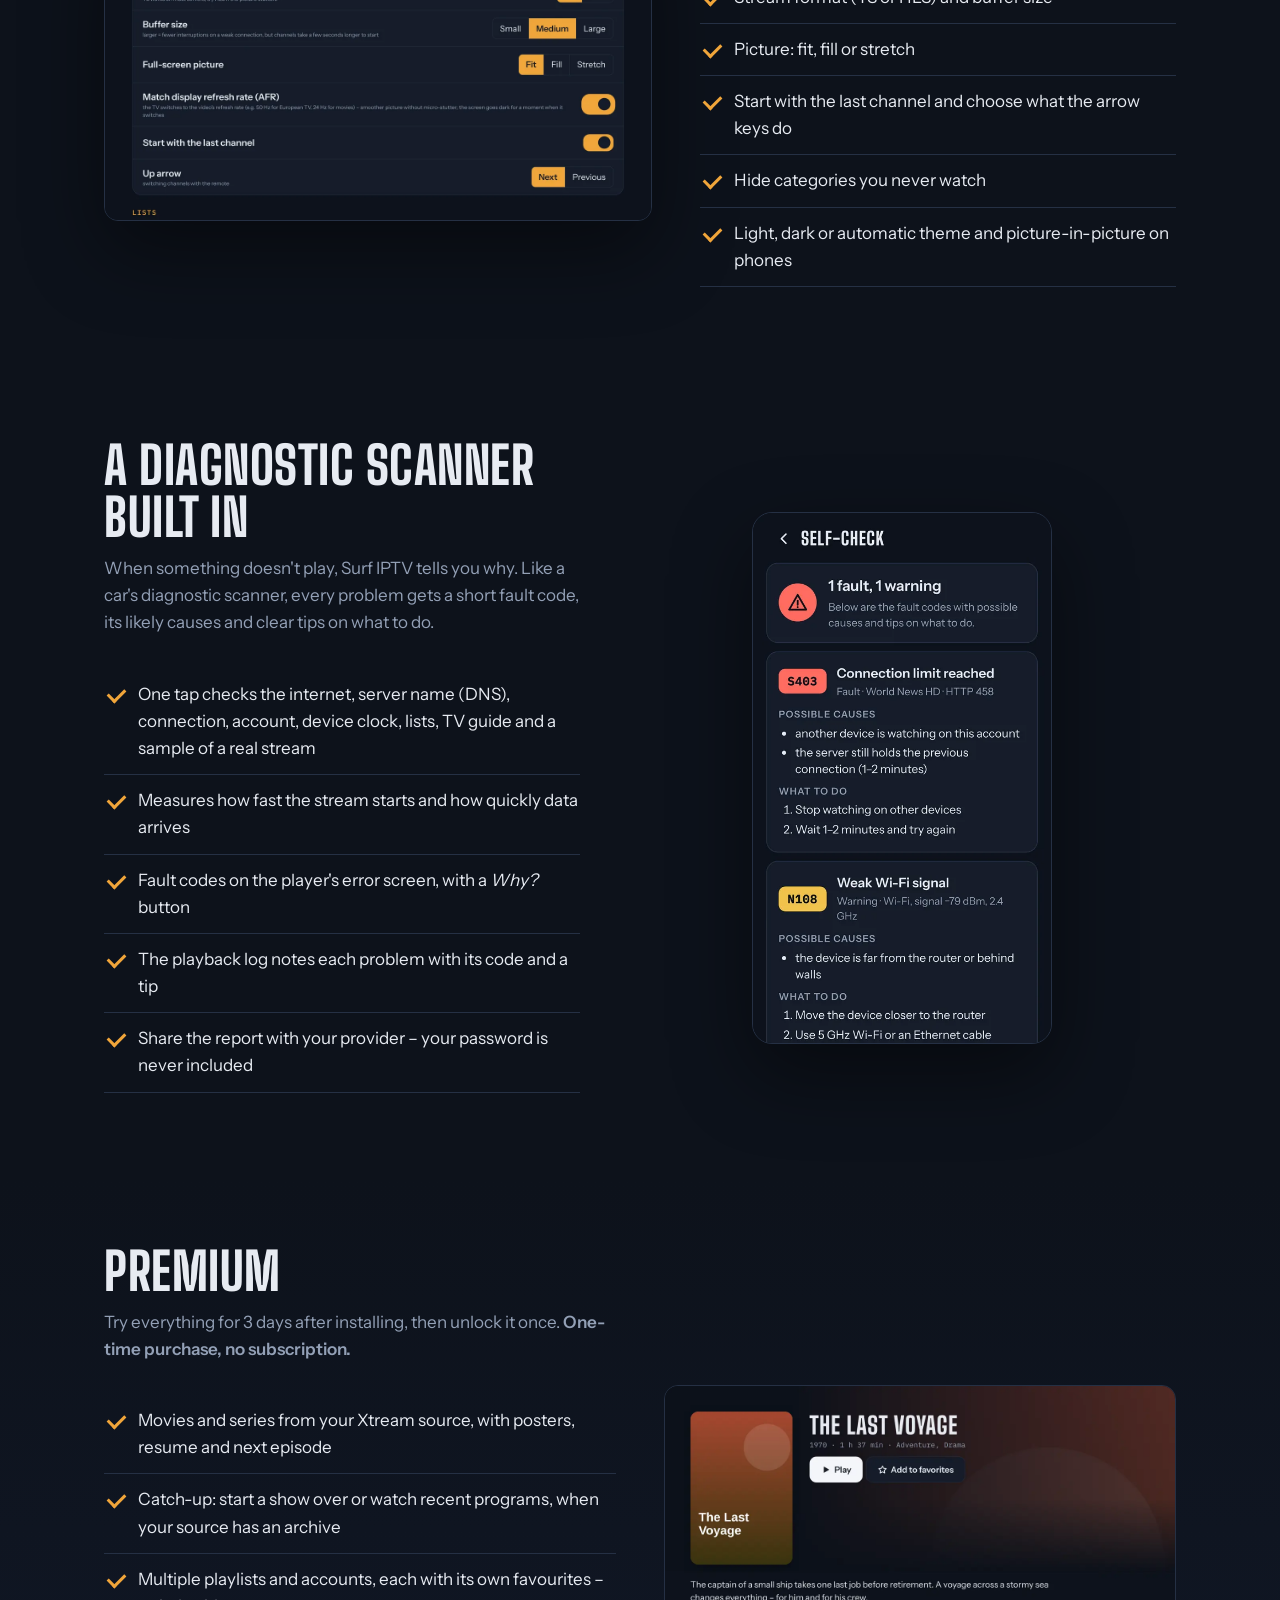
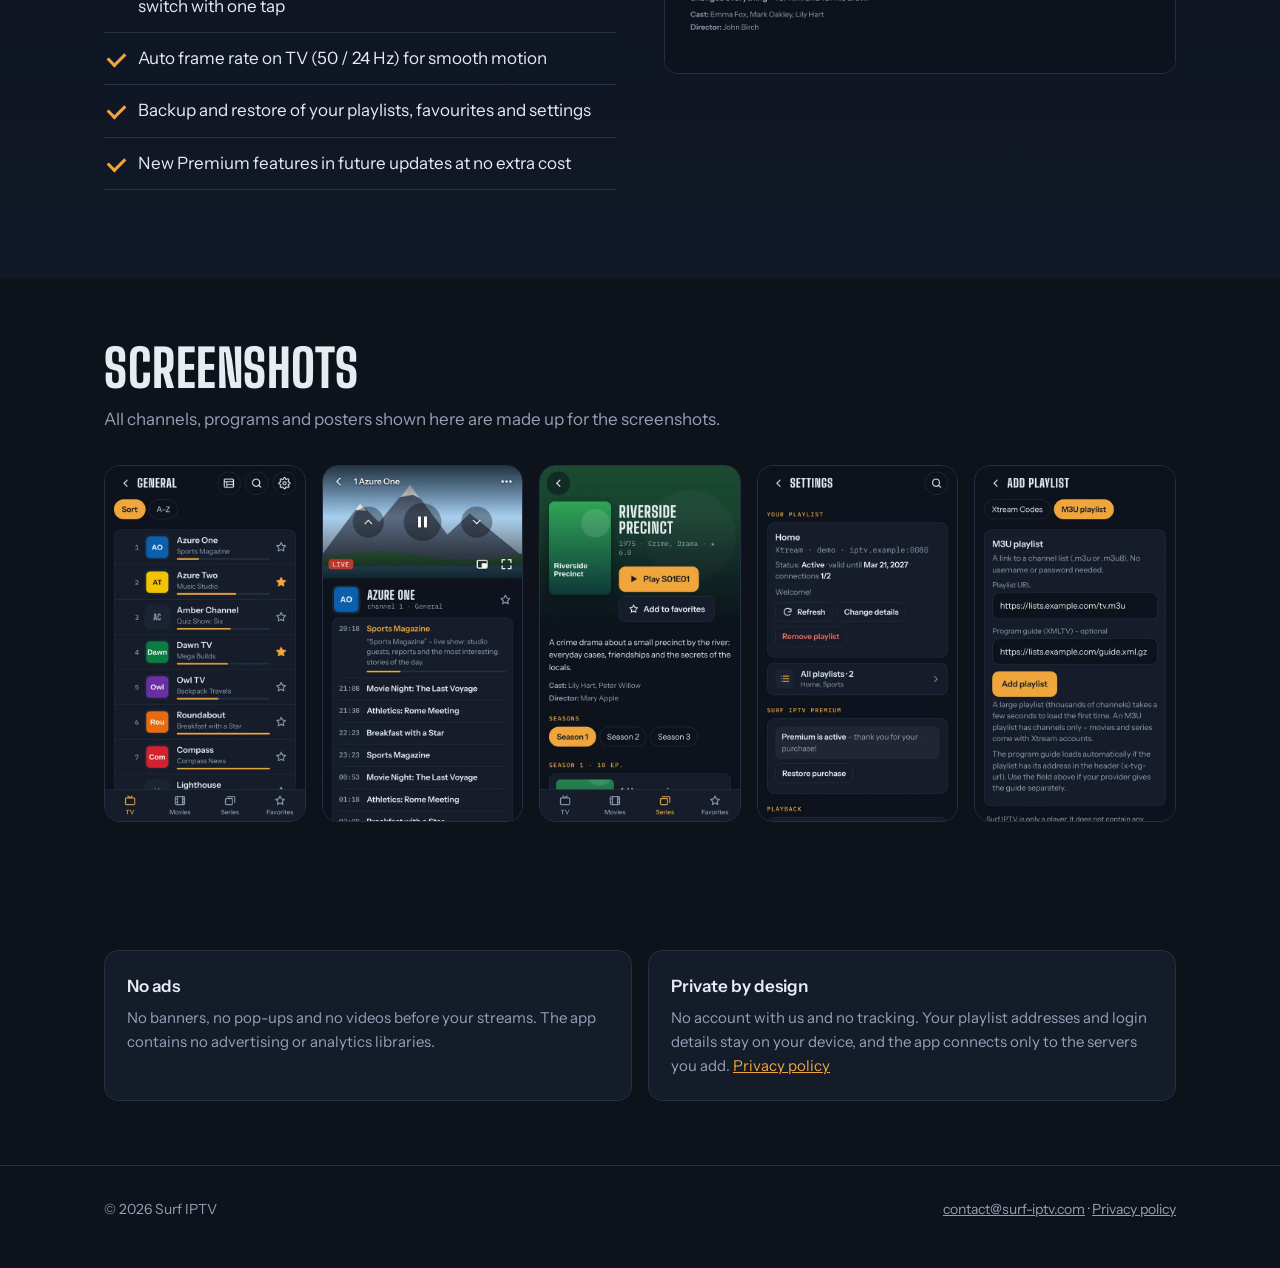
==== commit a0fa757a: "Kontrola rodzicielska na stronie i w polityce prywatności Co-Authored-By: Claude Opus 5.5 <noreply@a" ====
--- a/index.html
+++ b/index.html
@@ -52,11 +52,14 @@
       <h2>Free: live TV from your sources</h2>
       <p class="sub">Everything you need to watch the streams you already have, with no ads of any kind.</p>
       <div class="grid">
-        <div class="card"><h3>M3U and Xtream Codes API</h3><p>Paste a playlist link – no login needed – or enter the Xtream details from your service. Then browse categories, favourites, recently watched and search.</p></div>
+        <div class="card"><h3>M3U and Xtream Codes API</h3><p>Paste a playlist link – no login needed – or enter the Xtream details from your service.</p></div>
+        <div class="card"><h3>Find things fast</h3><p>Categories, favourites, recently watched and search across all channels.</p></div>
         <div class="card"><h3>TV guide</h3><p>A real program grid across your channels, up to 24 hours ahead, from Xtream EPG or XMLTV (.xml.gz too).</p></div>
         <div class="card"><h3>All your playlists</h3><p>Name your providers and M3U playlists and switch with one tap – each keeps its own favourites and history. The first playlist is free, more come with Premium.</p></div>
         <div class="card"><h3>Built-in self-check</h3><p>Like a car diagnostic scanner: it tests your connection, server, account and a stream sample, and explains every problem with a fault code and clear tips.</p></div>
-        <div class="card"><h3>Smooth playback</h3><p>HLS and MPEG-TS streams on Media3 / ExoPlayer, audio track and subtitle choice, and picture-in-picture on phones.</p></div>
+        <div class="card"><h3>Smooth playback</h3><p>HLS and MPEG-TS streams on Media3 / ExoPlayer, with audio track and subtitle choice.</p></div>
+        <div class="card"><h3>Parental control</h3><p>A PIN locks adult and chosen categories – they also vanish from search and favourites – and protects your playlists and settings.</p></div>
+        <div class="card"><h3>Picture-in-picture</h3><p>Keep watching in a small window while you use other apps on your phone.</p></div>
         <div class="card"><h3>Made for the remote</h3><p>On Google TV and Android TV every screen works with the D-pad, no mouse needed.</p></div>
       </div>
     </div>
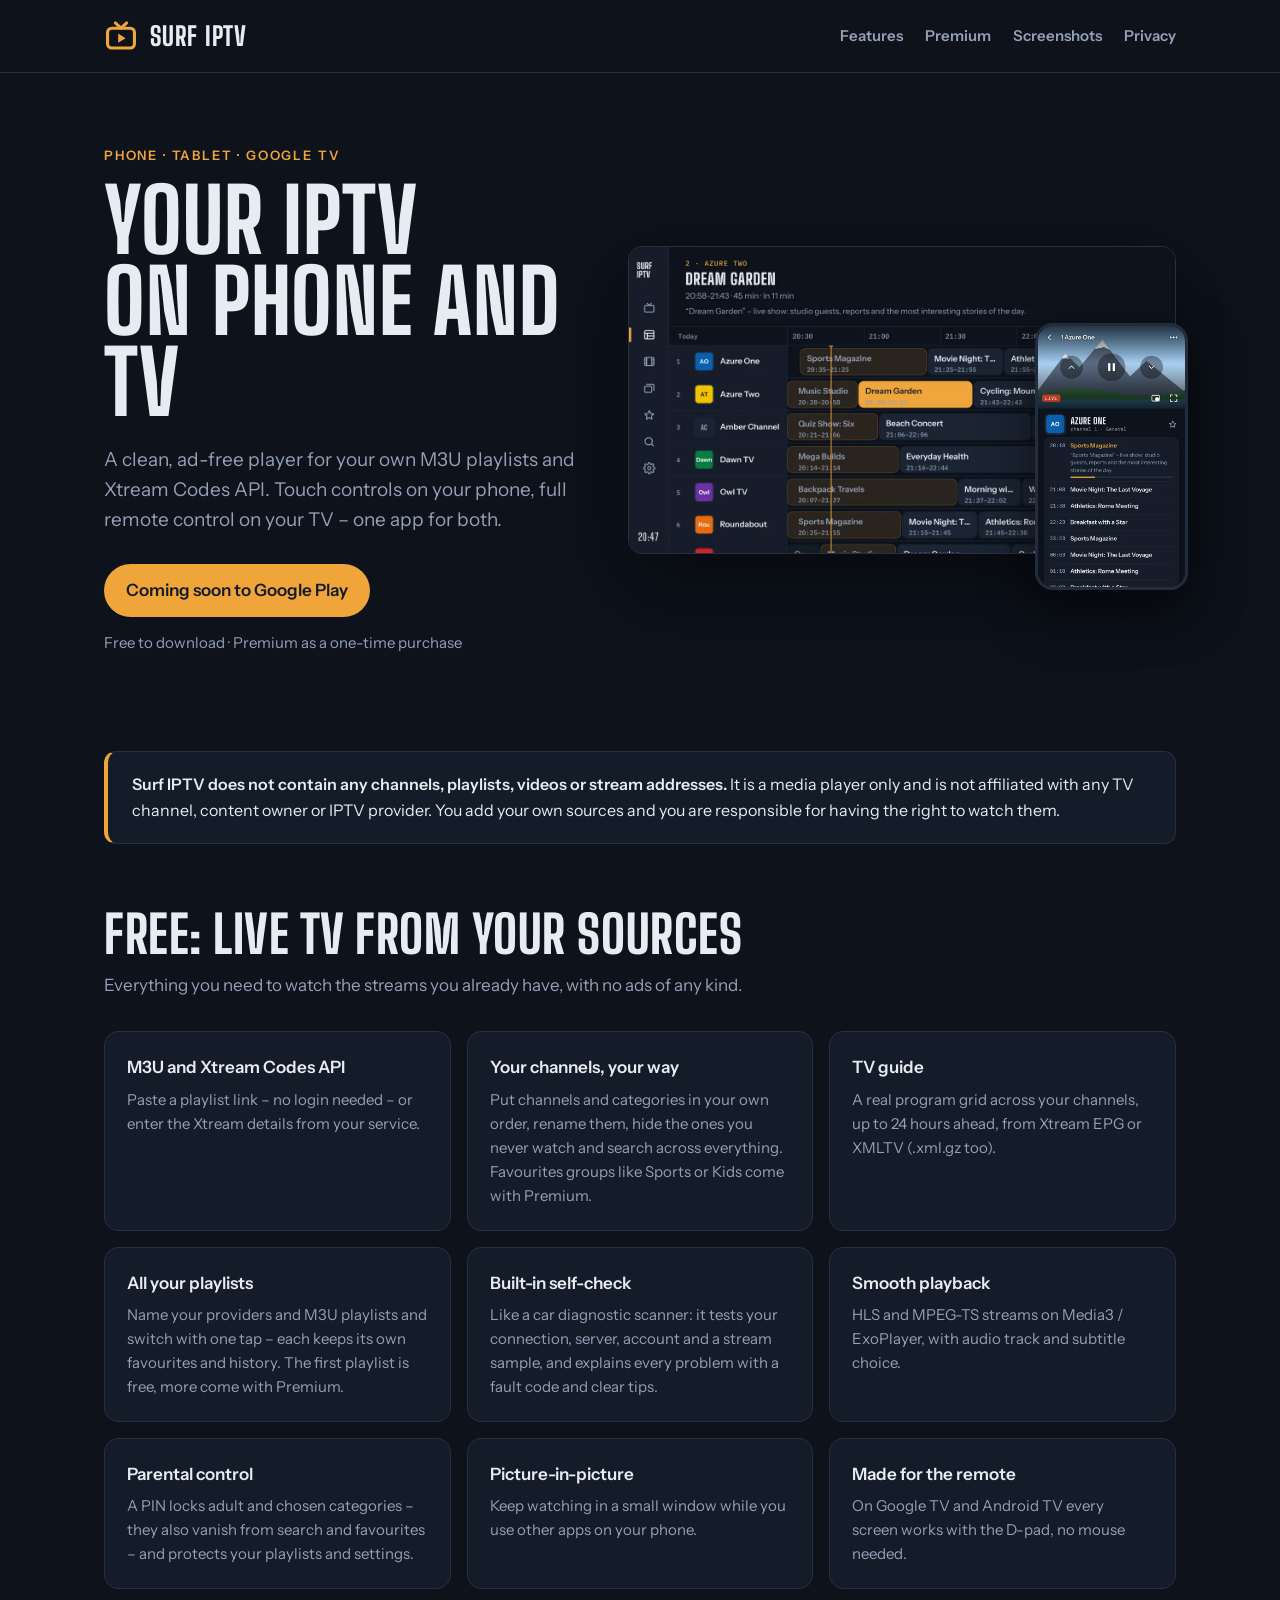
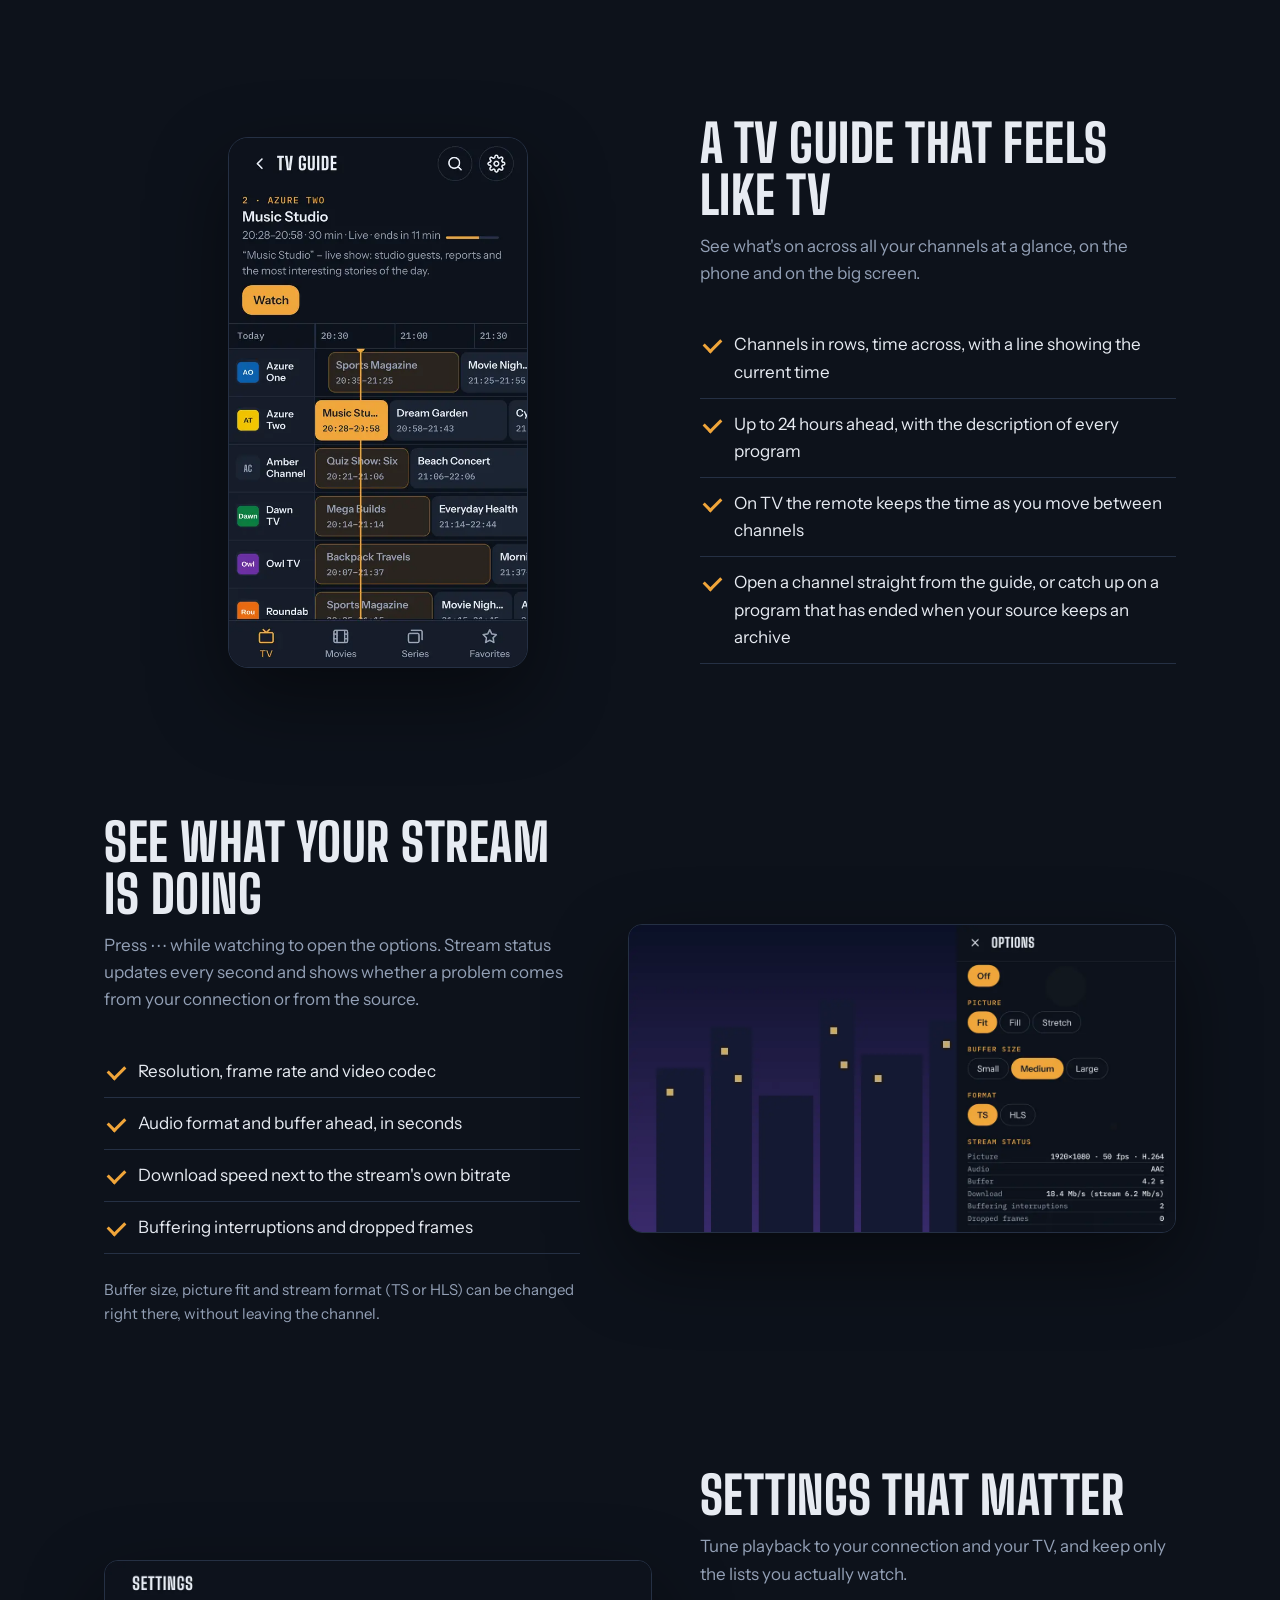
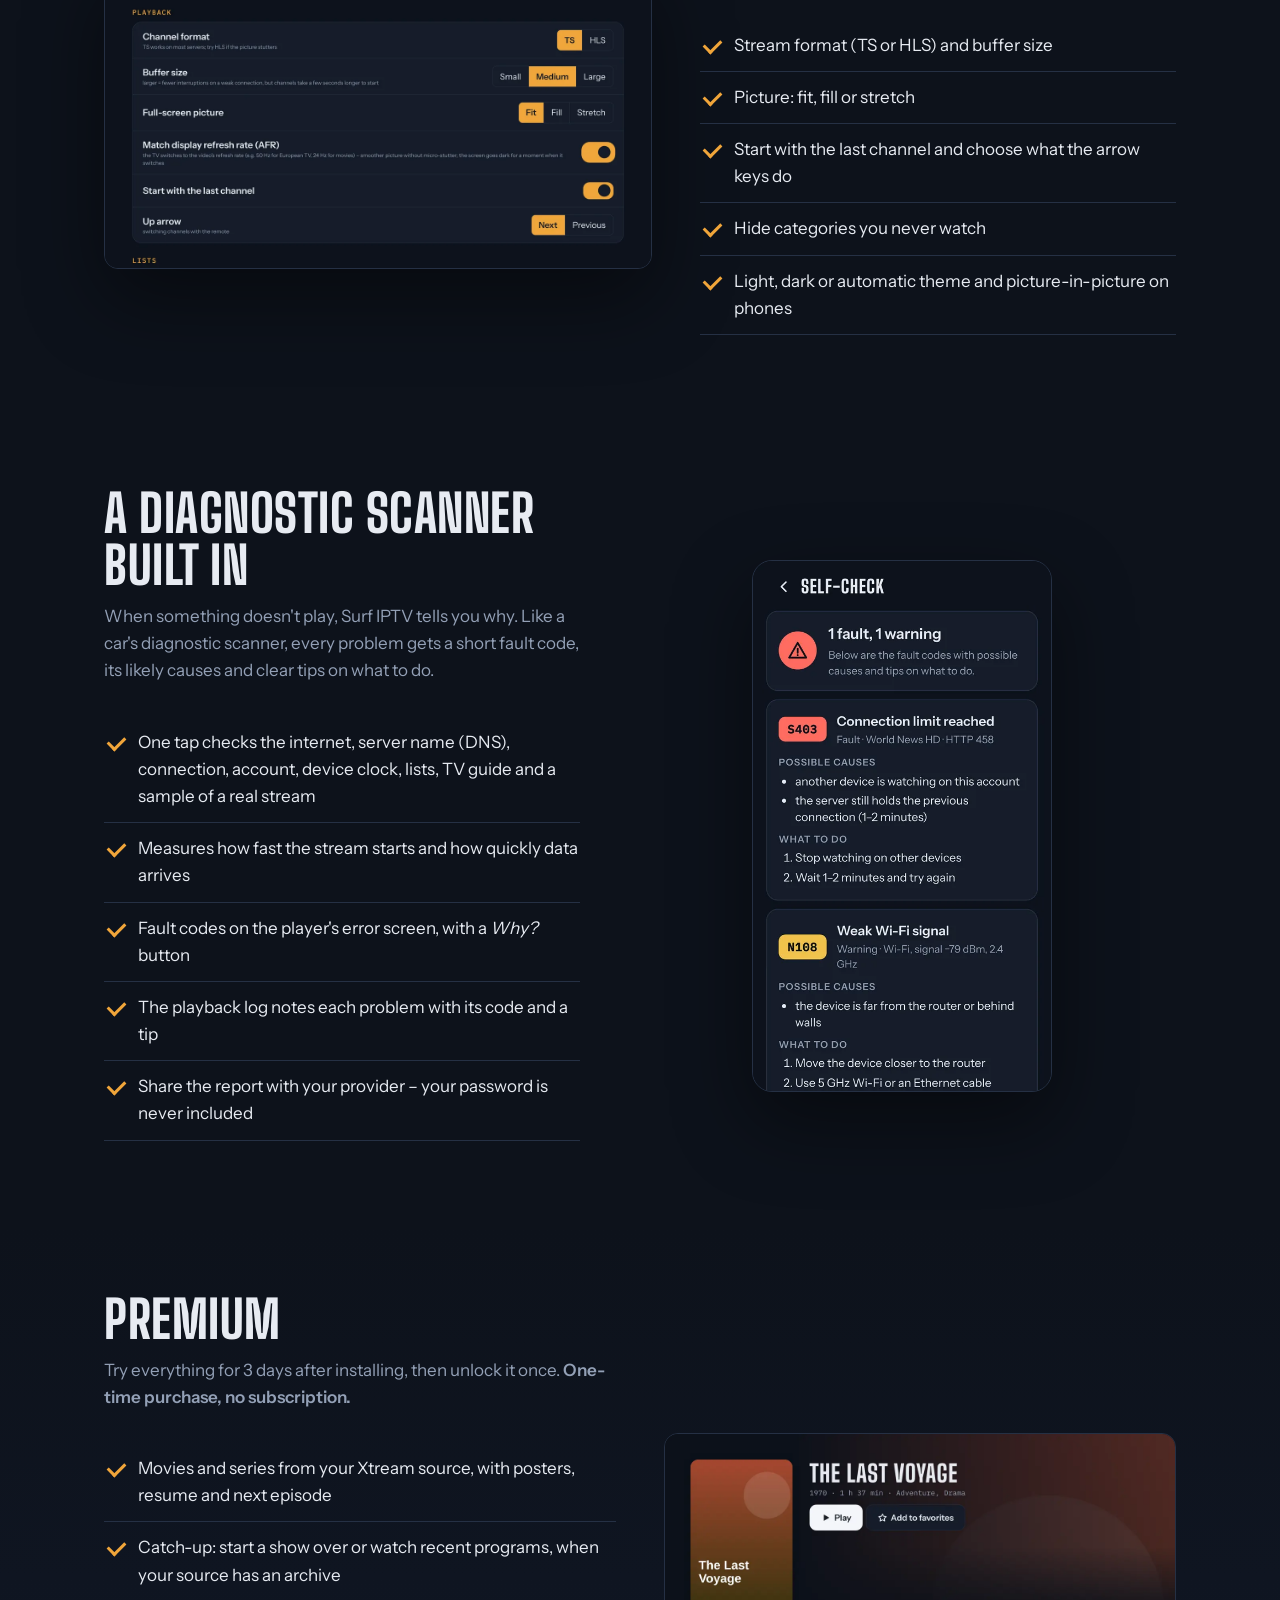
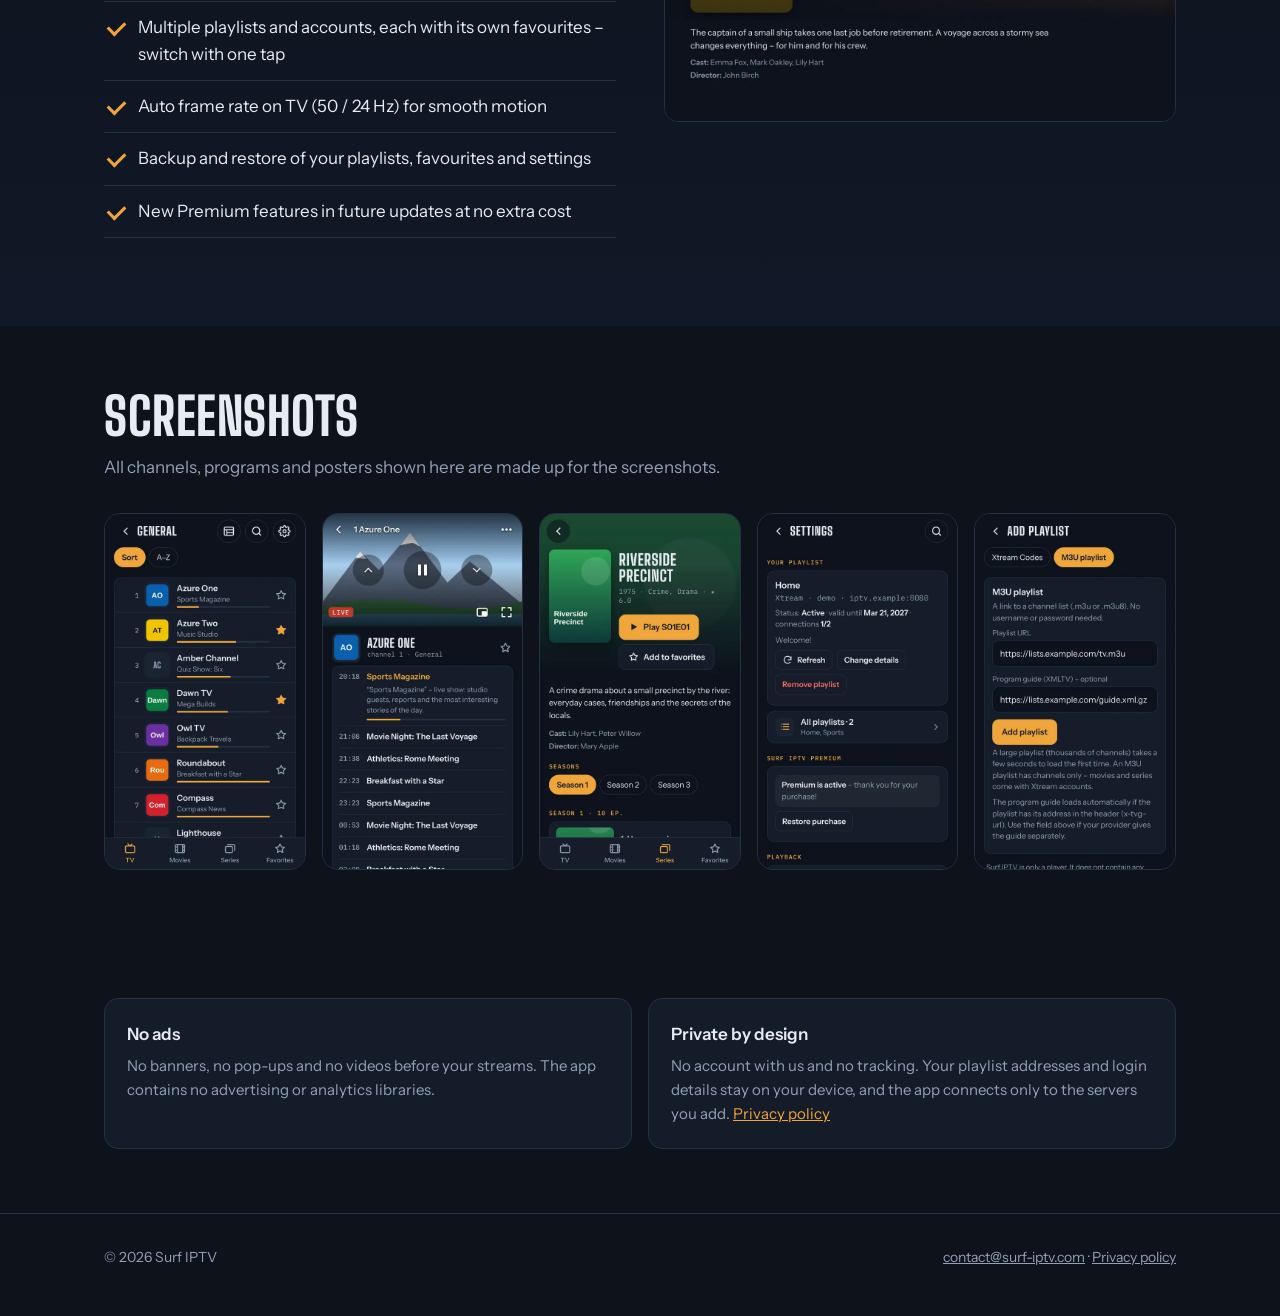
==== commit 941b98be: "Zarządzanie kanałami na stronie i w polityce prywatności Co-Authored-By: Claude Opus 5.5 <noreply@an" ====
--- a/index.html
+++ b/index.html
@@ -53,7 +53,7 @@
       <p class="sub">Everything you need to watch the streams you already have, with no ads of any kind.</p>
       <div class="grid">
         <div class="card"><h3>M3U and Xtream Codes API</h3><p>Paste a playlist link – no login needed – or enter the Xtream details from your service.</p></div>
-        <div class="card"><h3>Find things fast</h3><p>Categories, favourites, recently watched and search across all channels.</p></div>
+        <div class="card"><h3>Your channels, your way</h3><p>Put channels and categories in your own order, rename them, hide the ones you never watch and search across everything. Favourites groups like Sports or Kids come with Premium.</p></div>
         <div class="card"><h3>TV guide</h3><p>A real program grid across your channels, up to 24 hours ahead, from Xtream EPG or XMLTV (.xml.gz too).</p></div>
         <div class="card"><h3>All your playlists</h3><p>Name your providers and M3U playlists and switch with one tap – each keeps its own favourites and history. The first playlist is free, more come with Premium.</p></div>
         <div class="card"><h3>Built-in self-check</h3><p>Like a car diagnostic scanner: it tests your connection, server, account and a stream sample, and explains every problem with a fault code and clear tips.</p></div>
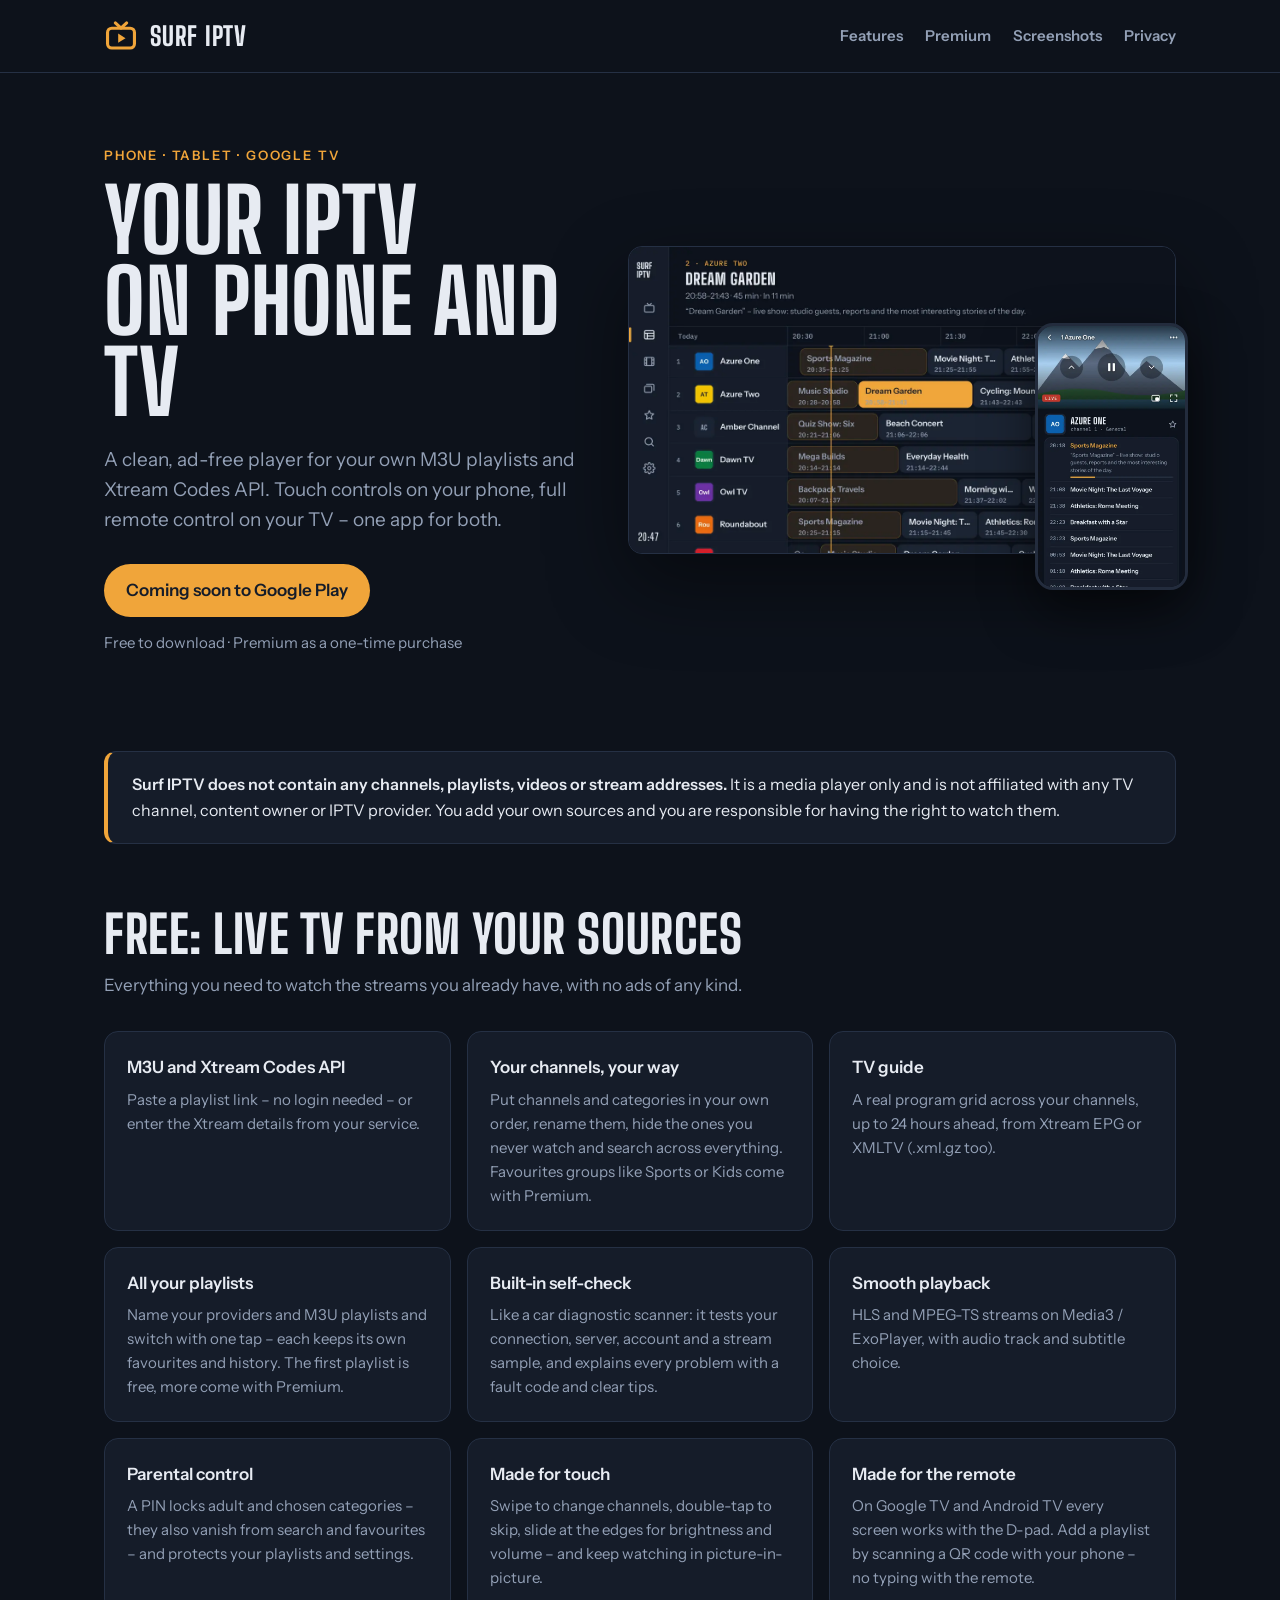
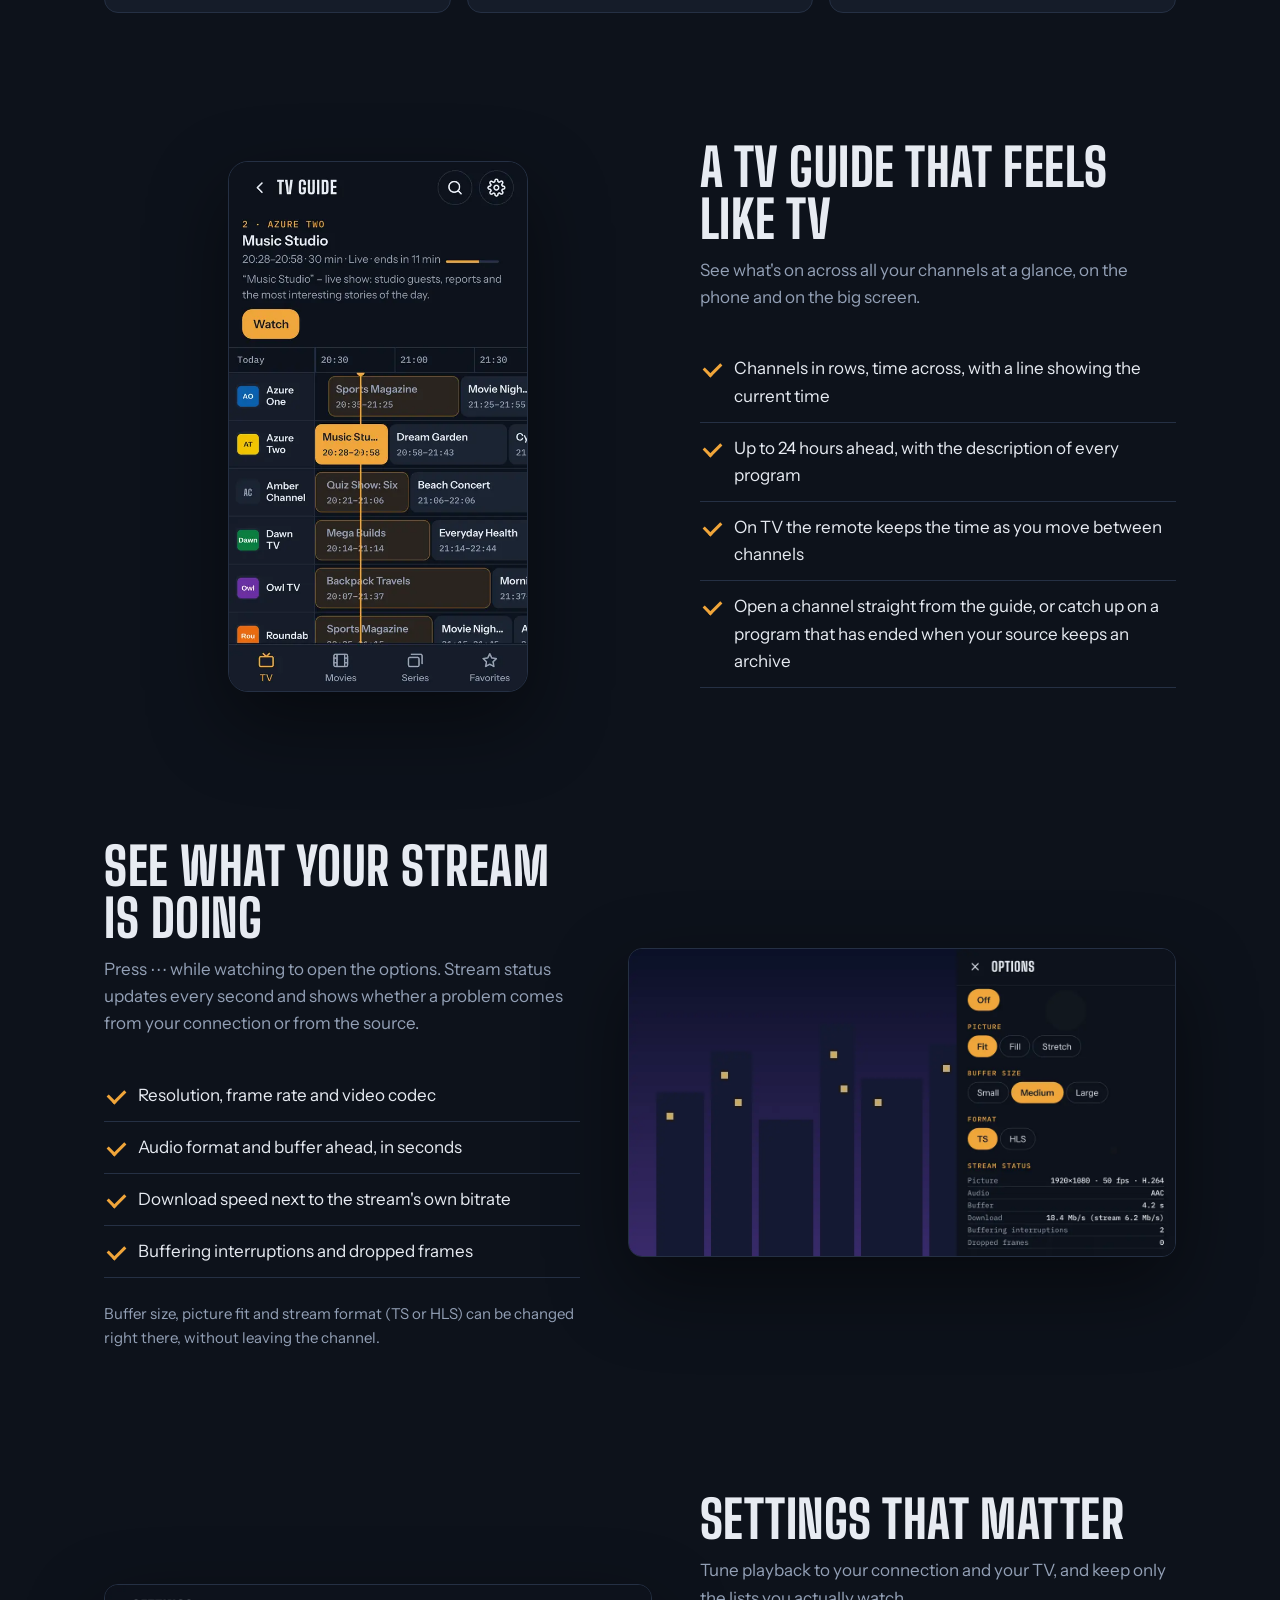
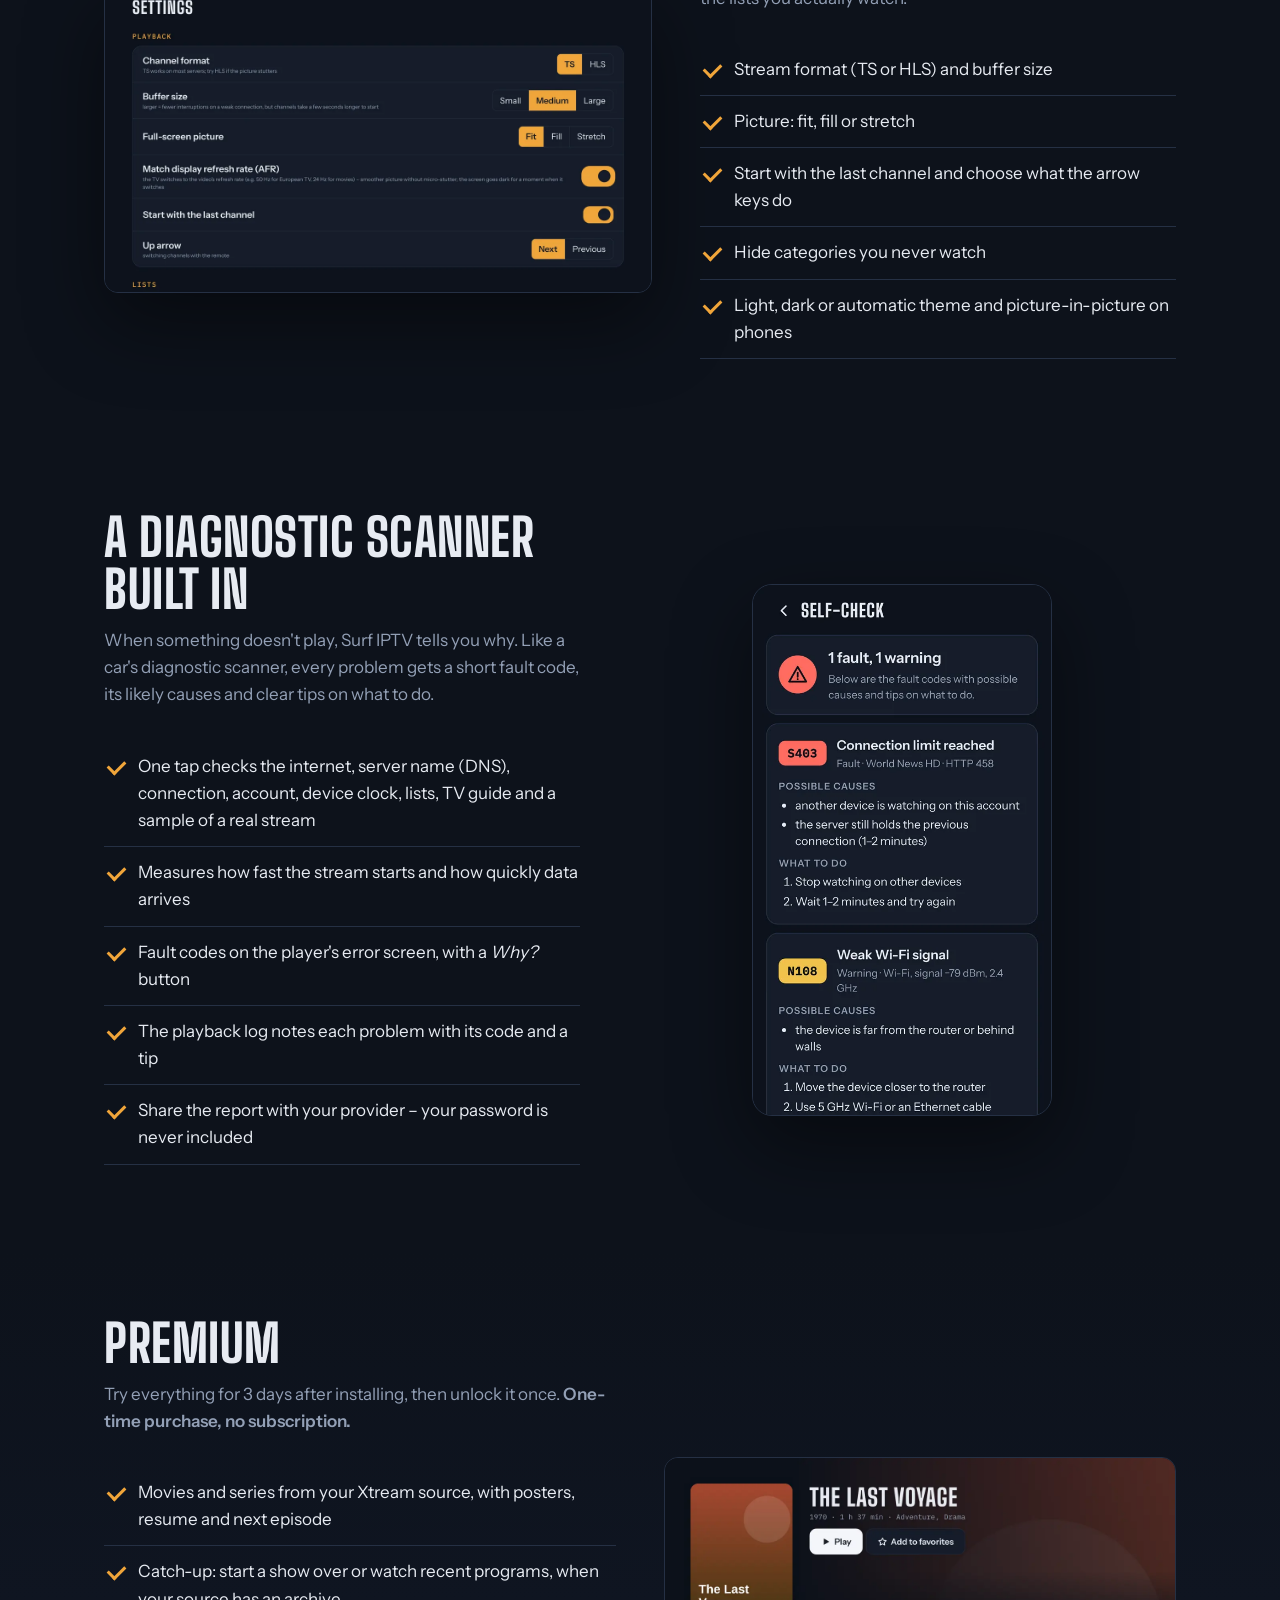
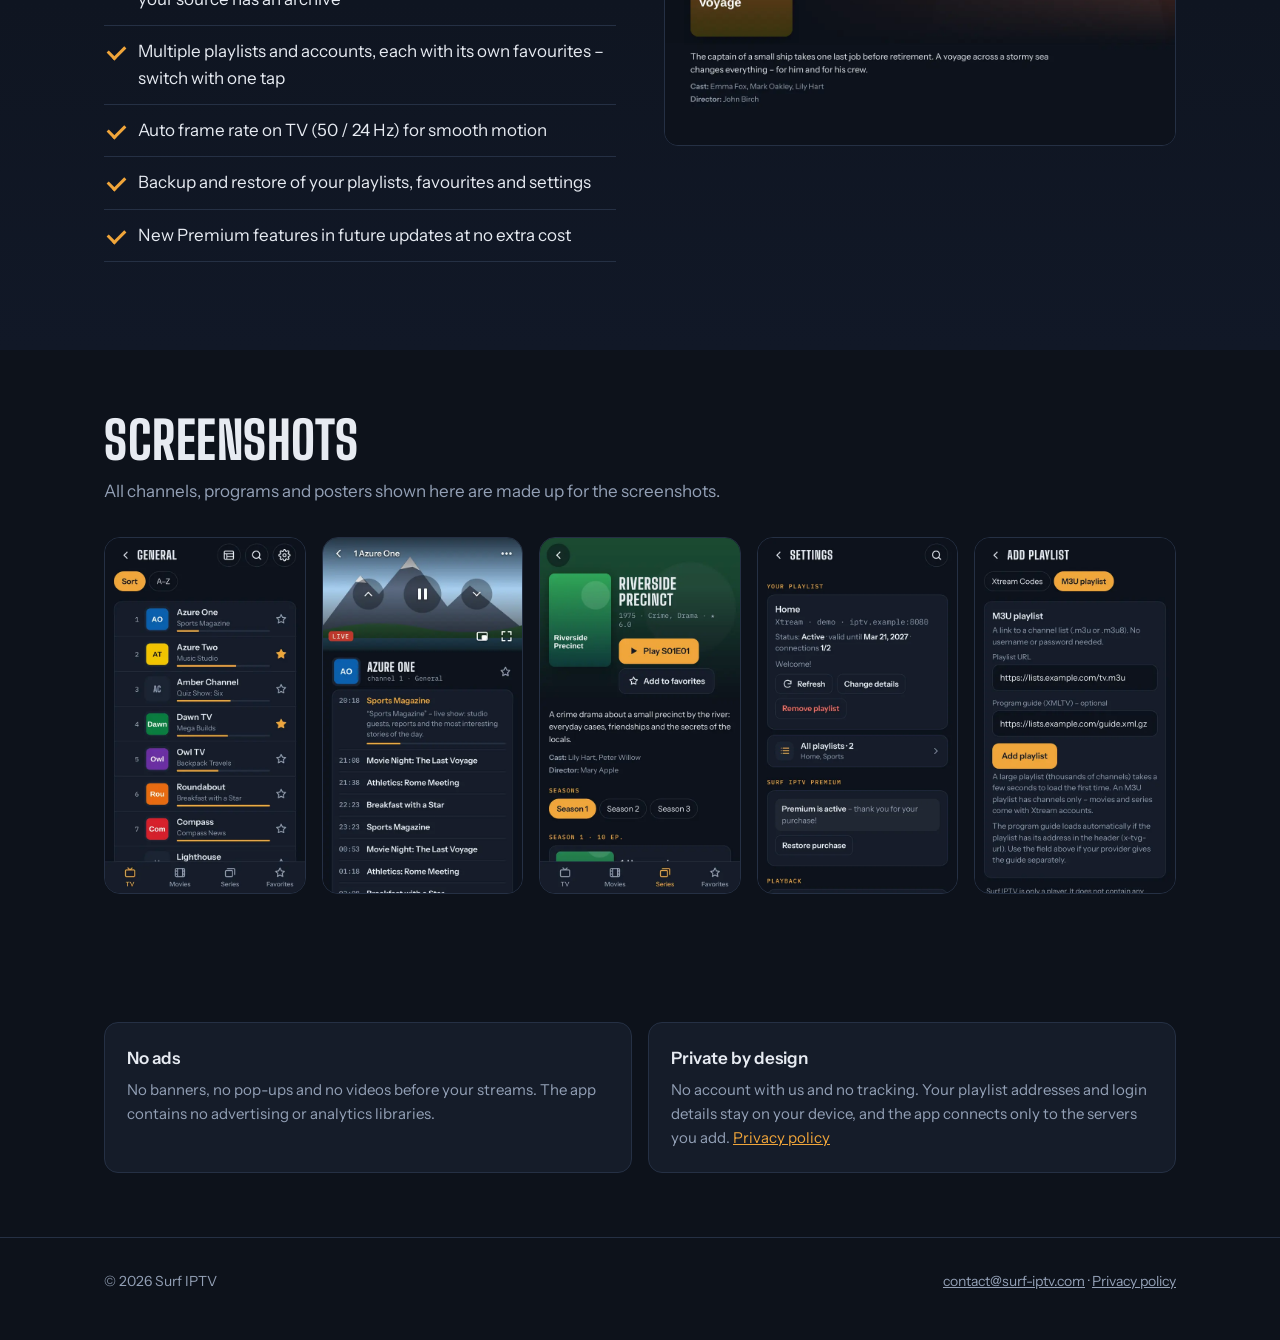
==== commit 14b763a8: "Kod QR i gesty na stronie i w polityce prywatności Co-Authored-By: Claude Opus 5.5 <noreply@anthropi" ====
--- a/index.html
+++ b/index.html
@@ -59,8 +59,8 @@
         <div class="card"><h3>Built-in self-check</h3><p>Like a car diagnostic scanner: it tests your connection, server, account and a stream sample, and explains every problem with a fault code and clear tips.</p></div>
         <div class="card"><h3>Smooth playback</h3><p>HLS and MPEG-TS streams on Media3 / ExoPlayer, with audio track and subtitle choice.</p></div>
         <div class="card"><h3>Parental control</h3><p>A PIN locks adult and chosen categories – they also vanish from search and favourites – and protects your playlists and settings.</p></div>
-        <div class="card"><h3>Picture-in-picture</h3><p>Keep watching in a small window while you use other apps on your phone.</p></div>
-        <div class="card"><h3>Made for the remote</h3><p>On Google TV and Android TV every screen works with the D-pad, no mouse needed.</p></div>
+        <div class="card"><h3>Made for touch</h3><p>Swipe to change channels, double-tap to skip, slide at the edges for brightness and volume – and keep watching in picture-in-picture.</p></div>
+        <div class="card"><h3>Made for the remote</h3><p>On Google TV and Android TV every screen works with the D-pad. Add a playlist by scanning a QR code with your phone – no typing with the remote.</p></div>
       </div>
     </div>
   </section>
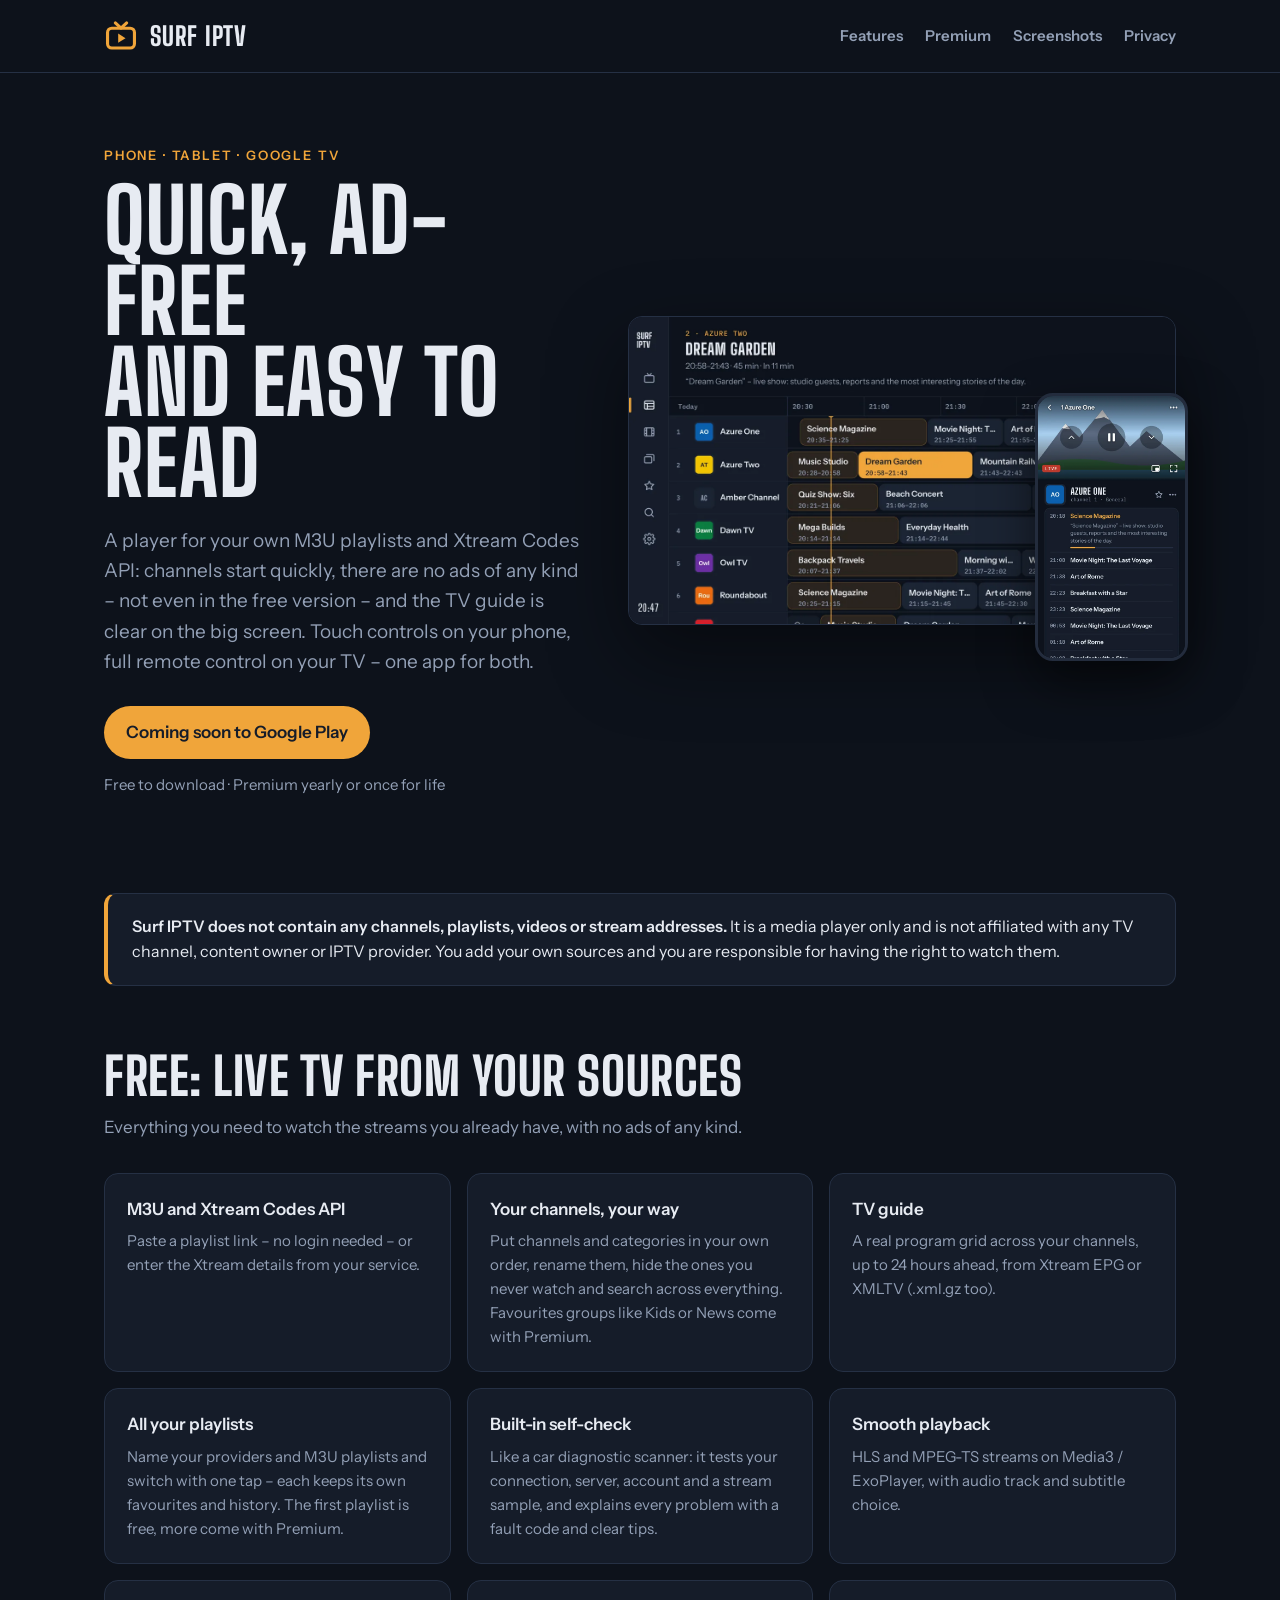
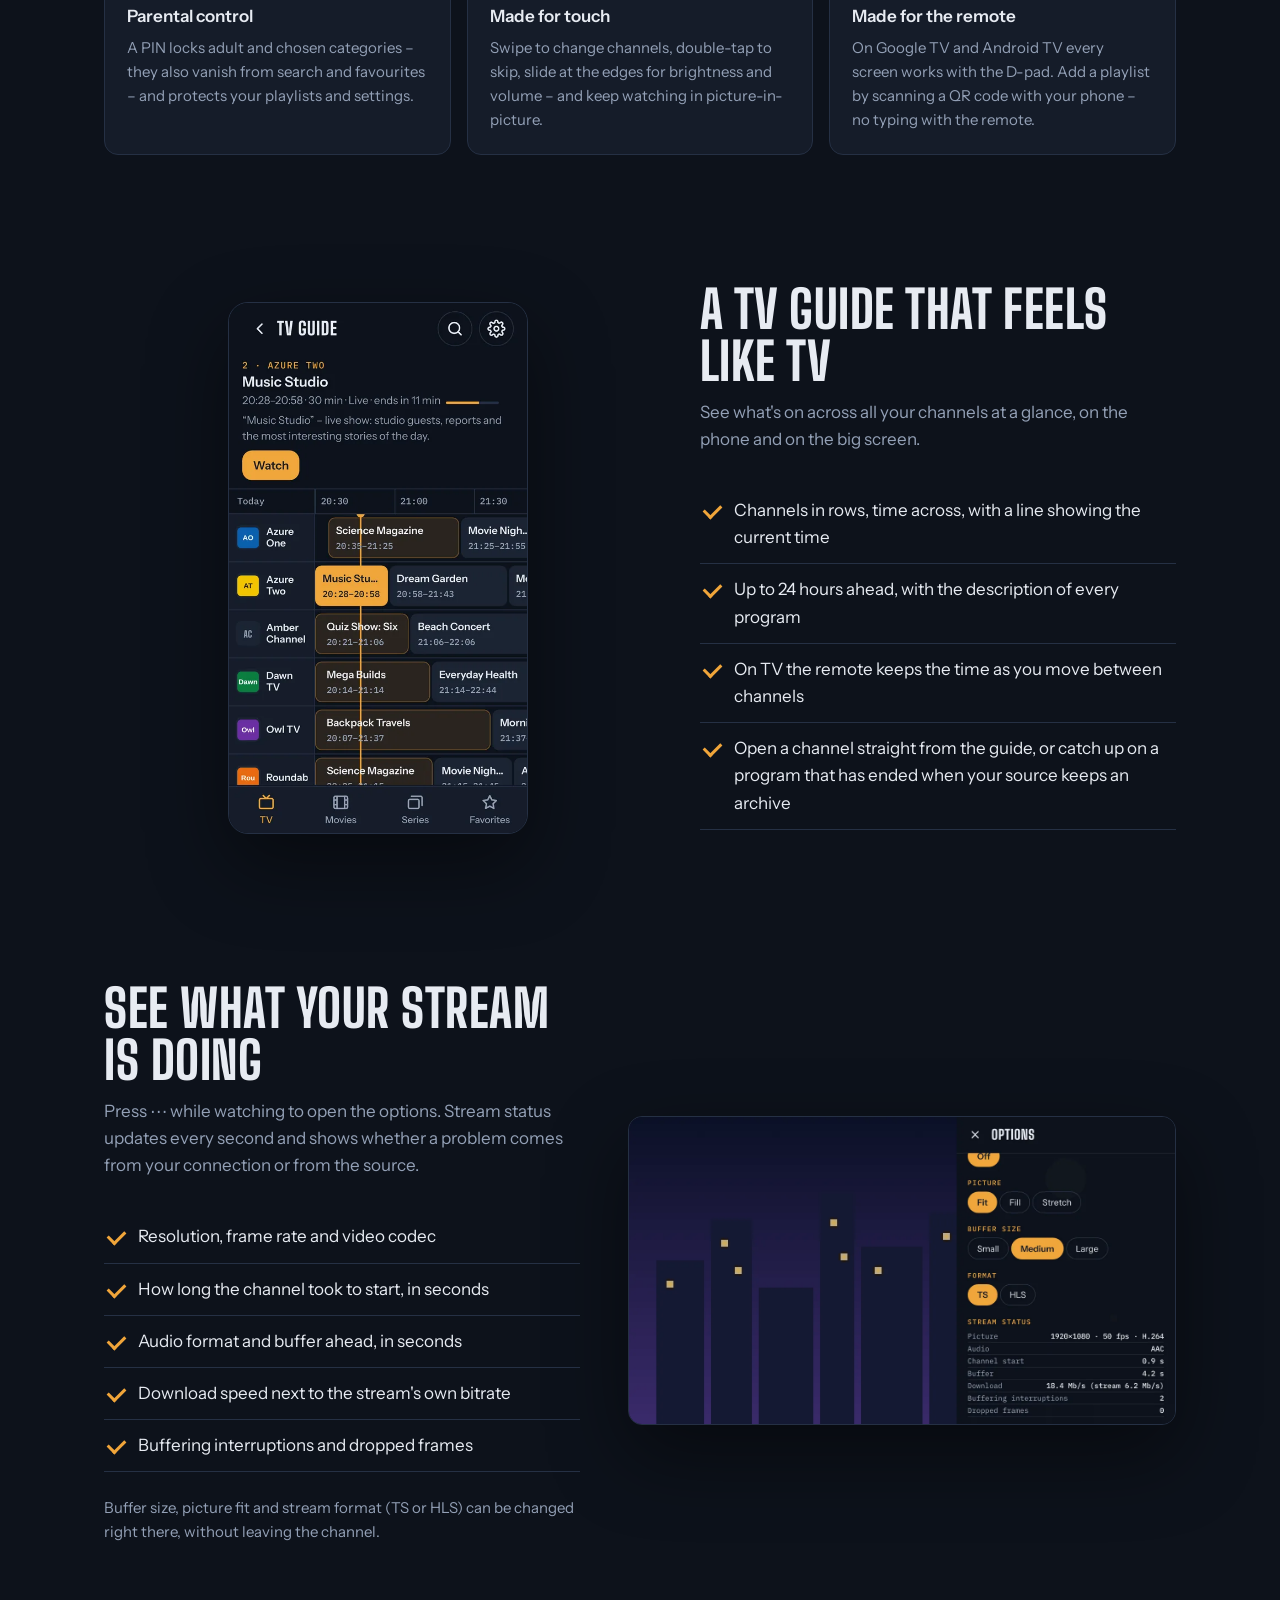
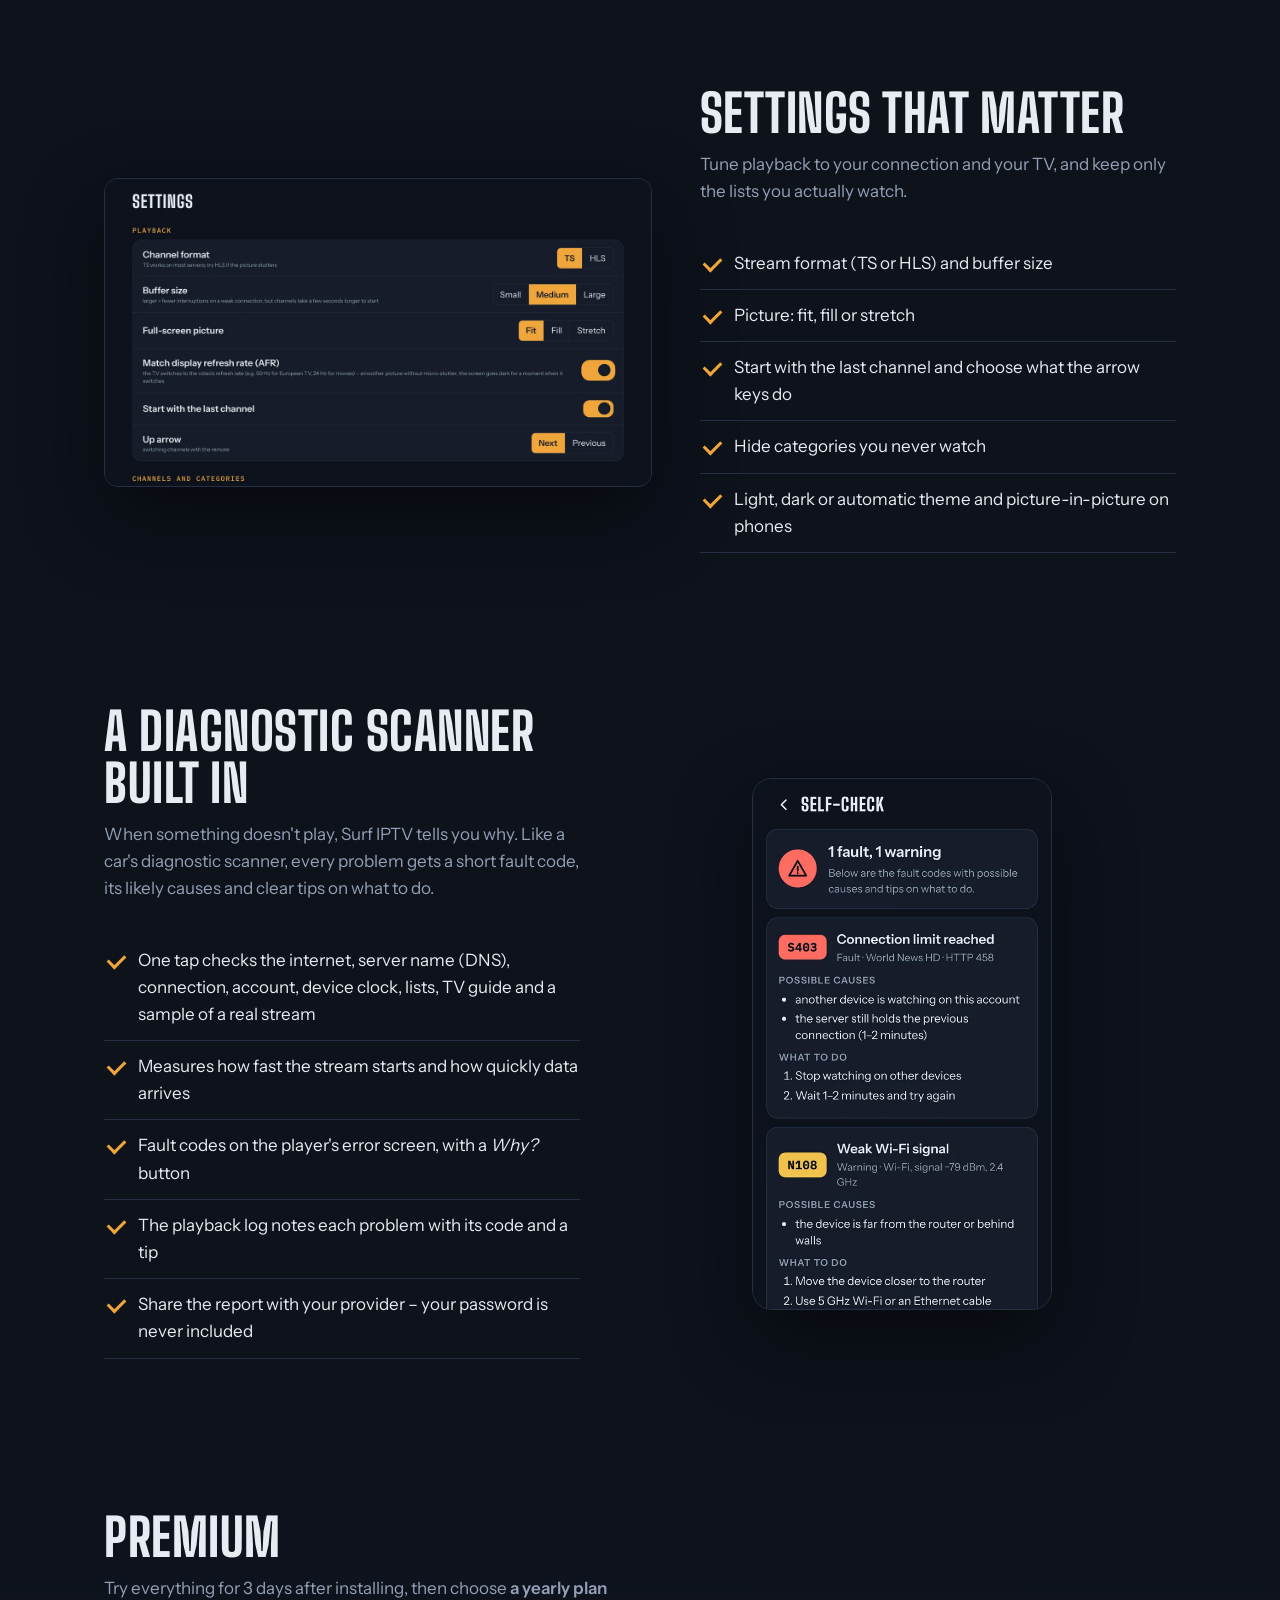
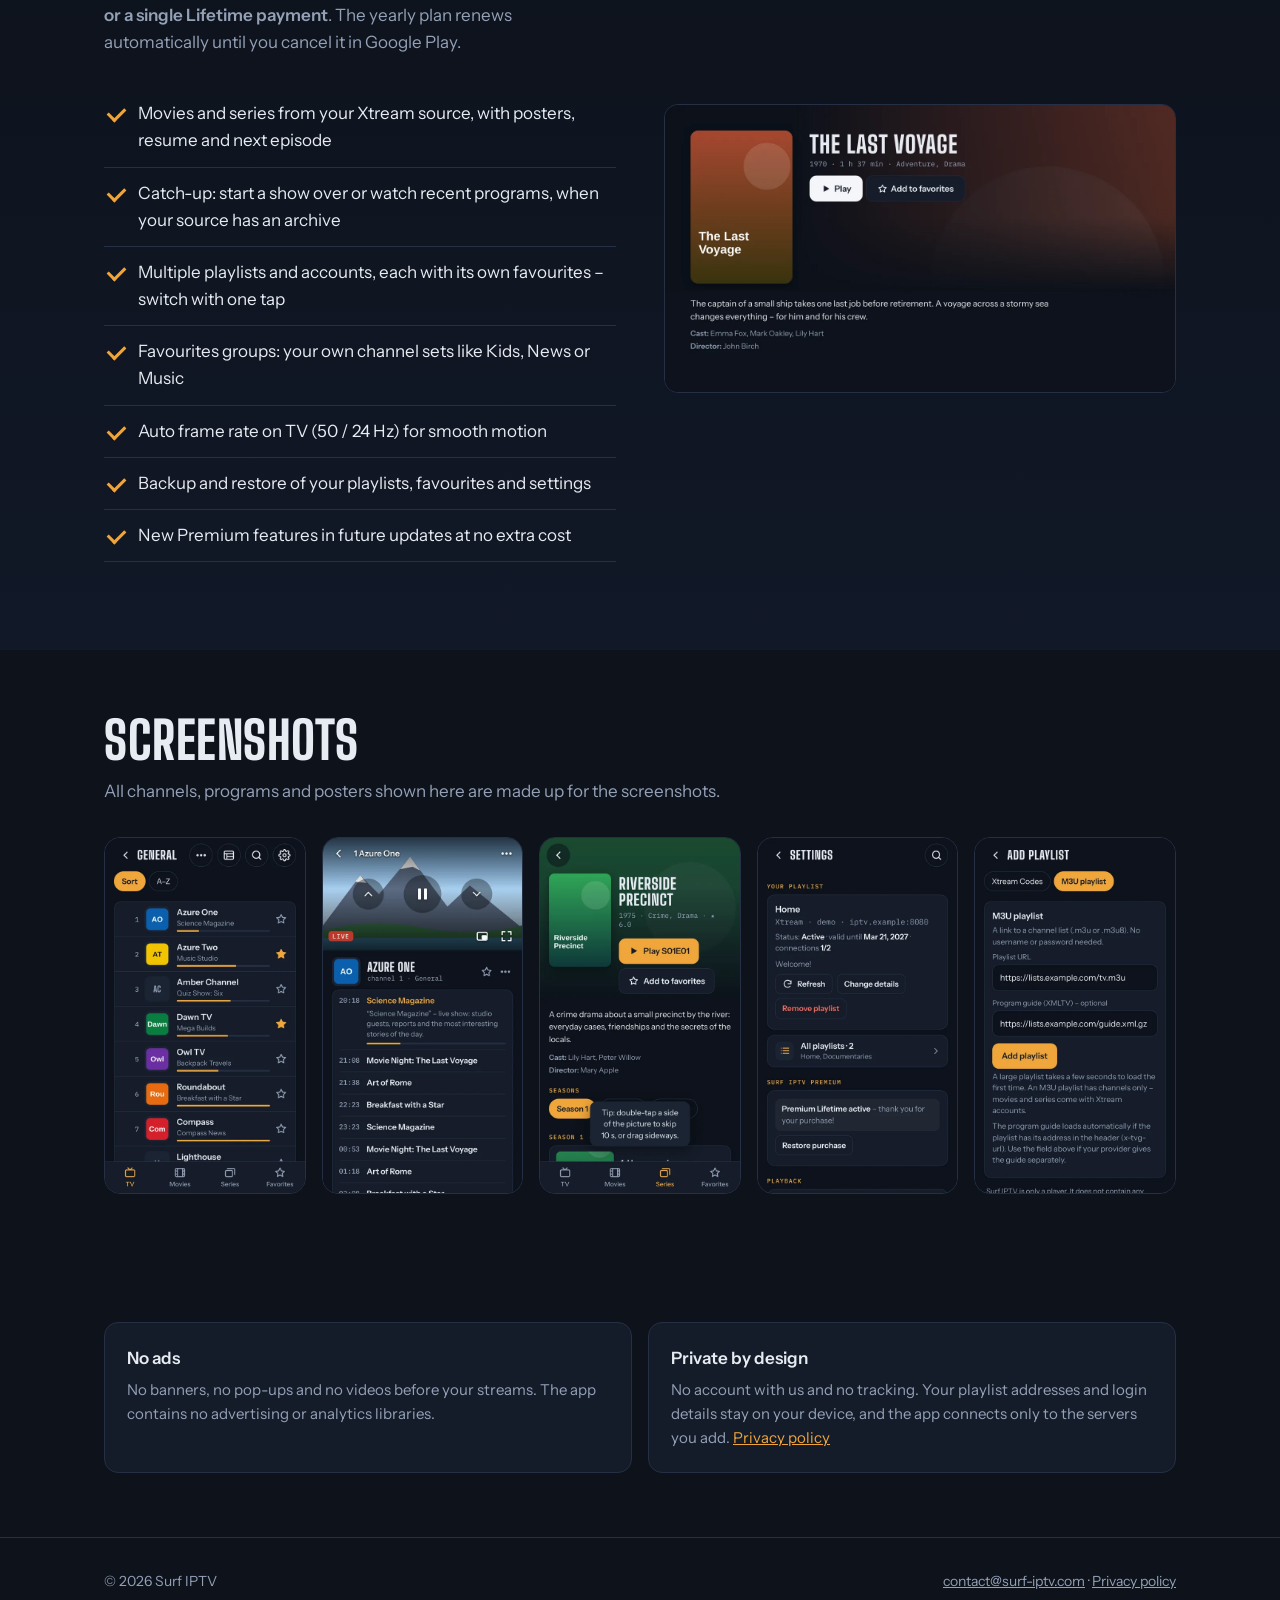
==== commit 332bf163: "Lead with quick, ad-free and readable; yearly or Lifetime Premium; new screenshots Co-Authored-By: C" ====
--- a/index.html
+++ b/index.html
@@ -29,11 +29,11 @@
     <div class="wrap">
       <div>
         <p class="eyebrow">Phone · Tablet · Google TV</p>
-        <h1>Your IPTV<br>on phone and TV</h1>
-        <p class="lead">A clean, ad-free player for your own M3U playlists and Xtream Codes API. Touch controls on your phone, full remote control on your TV – one app for both.</p>
+        <h1>Quick, ad-free<br>and easy to read</h1>
+        <p class="lead">A player for your own M3U playlists and Xtream Codes API: channels start quickly, there are no ads of any kind – not even in the free version – and the TV guide is clear on the big screen. Touch controls on your phone, full remote control on your TV – one app for both.</p>
         <div class="cta">
           <span class="badge">Coming soon to Google Play</span>
-          <span class="note">Free to download · Premium as a one-time purchase</span>
+          <span class="note">Free to download · Premium yearly or once for life</span>
         </div>
       </div>
       <div class="shots">
@@ -53,7 +53,7 @@
       <p class="sub">Everything you need to watch the streams you already have, with no ads of any kind.</p>
       <div class="grid">
         <div class="card"><h3>M3U and Xtream Codes API</h3><p>Paste a playlist link – no login needed – or enter the Xtream details from your service.</p></div>
-        <div class="card"><h3>Your channels, your way</h3><p>Put channels and categories in your own order, rename them, hide the ones you never watch and search across everything. Favourites groups like Sports or Kids come with Premium.</p></div>
+        <div class="card"><h3>Your channels, your way</h3><p>Put channels and categories in your own order, rename them, hide the ones you never watch and search across everything. Favourites groups like Kids or News come with Premium.</p></div>
         <div class="card"><h3>TV guide</h3><p>A real program grid across your channels, up to 24 hours ahead, from Xtream EPG or XMLTV (.xml.gz too).</p></div>
         <div class="card"><h3>All your playlists</h3><p>Name your providers and M3U playlists and switch with one tap – each keeps its own favourites and history. The first playlist is free, more come with Premium.</p></div>
         <div class="card"><h3>Built-in self-check</h3><p>Like a car diagnostic scanner: it tests your connection, server, account and a stream sample, and explains every problem with a fault code and clear tips.</p></div>
@@ -88,6 +88,7 @@
         <p class="sub">Press ⋯ while watching to open the options. Stream status updates every second and shows whether a problem comes from your connection or from the source.</p>
         <ul class="ticks">
           <li>Resolution, frame rate and video codec</li>
+          <li>How long the channel took to start, in seconds</li>
           <li>Audio format and buffer ahead, in seconds</li>
           <li>Download speed next to the stream's own bitrate</li>
           <li>Buffering interruptions and dropped frames</li>
@@ -136,11 +137,12 @@
     <div class="wrap">
       <div>
         <h2>Premium</h2>
-        <p class="sub">Try everything for 3 days after installing, then unlock it once. <span class="price">One-time purchase, no subscription.</span></p>
+        <p class="sub">Try everything for 3 days after installing, then choose <span class="price">a yearly plan or a single Lifetime payment</span>. The yearly plan renews automatically until you cancel it in Google Play.</p>
         <ul>
           <li>Movies and series from your Xtream source, with posters, resume and next episode</li>
           <li>Catch-up: start a show over or watch recent programs, when your source has an archive</li>
           <li>Multiple playlists and accounts, each with its own favourites – switch with one tap</li>
+          <li>Favourites groups: your own channel sets like Kids, News or Music</li>
           <li>Auto frame rate on TV (50 / 24 Hz) for smooth motion</li>
           <li>Backup and restore of your playlists, favourites and settings</li>
           <li>New Premium features in future updates at no extra cost</li>
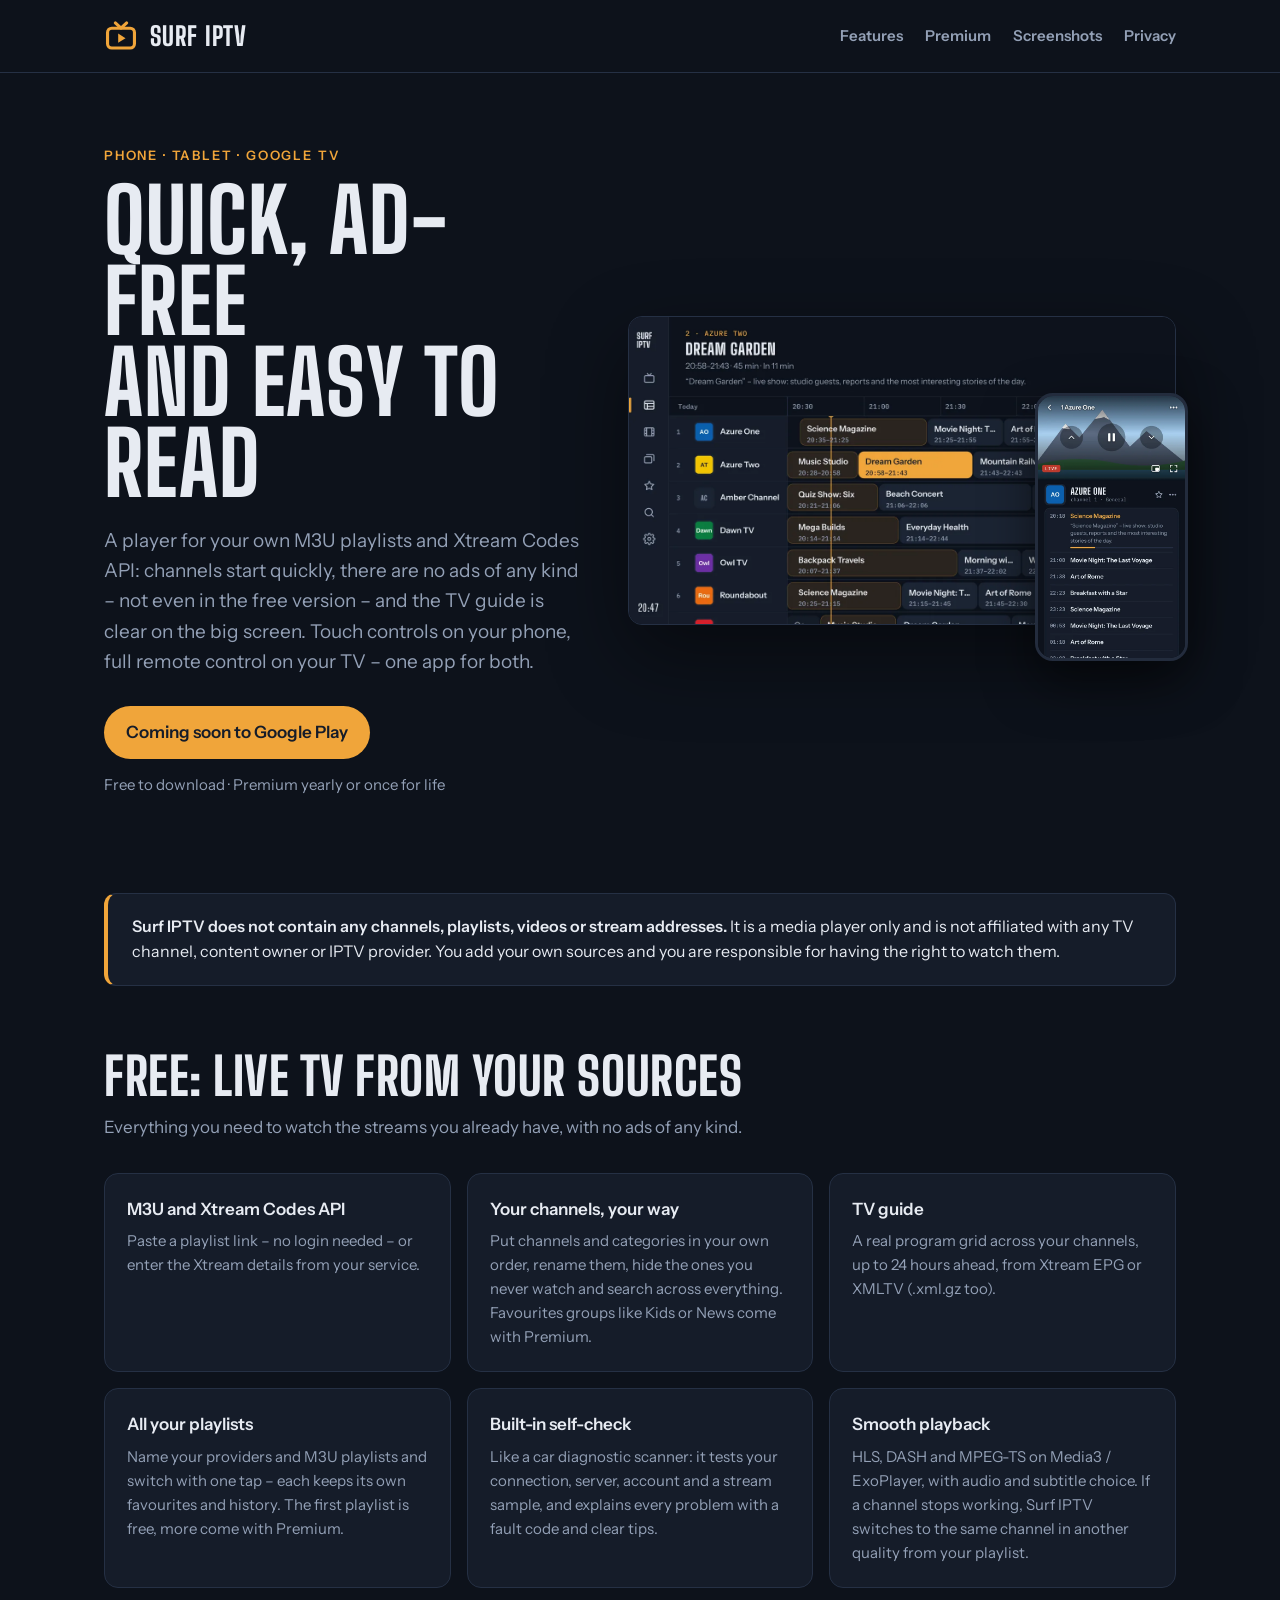
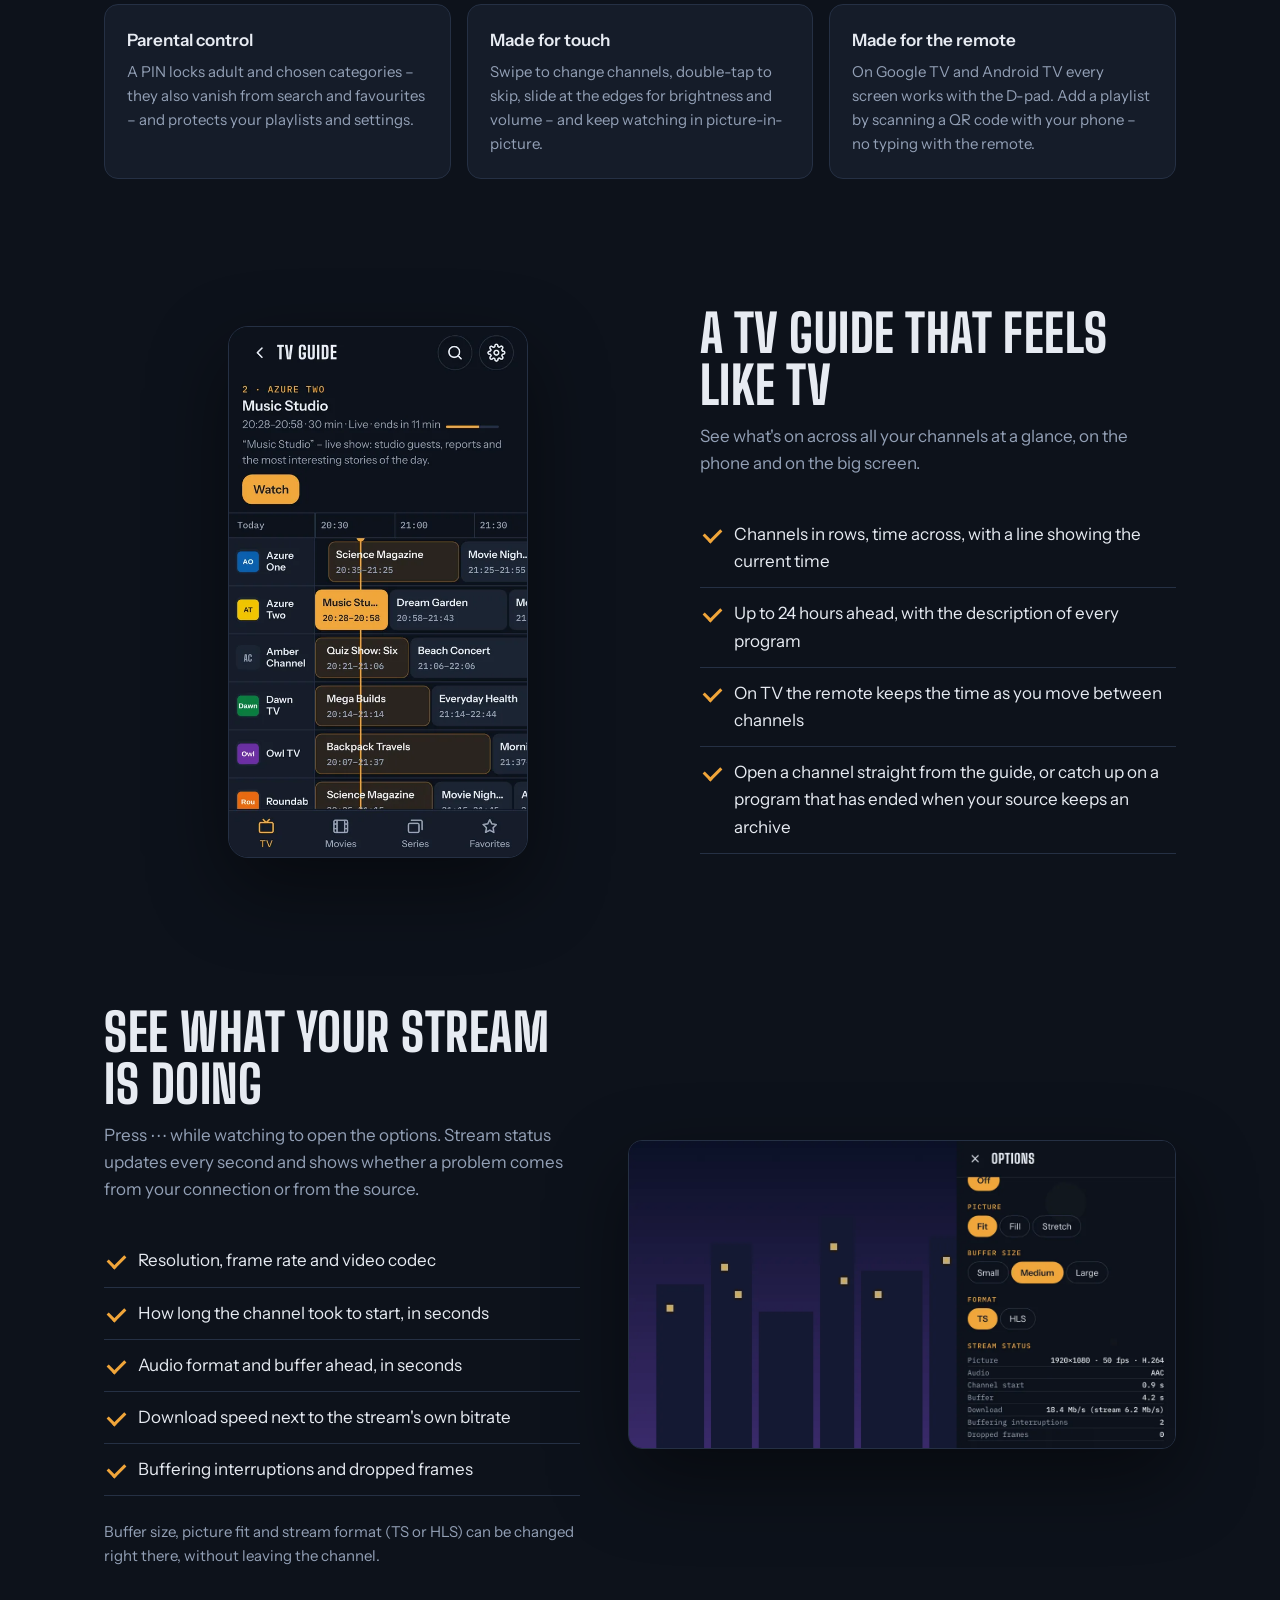
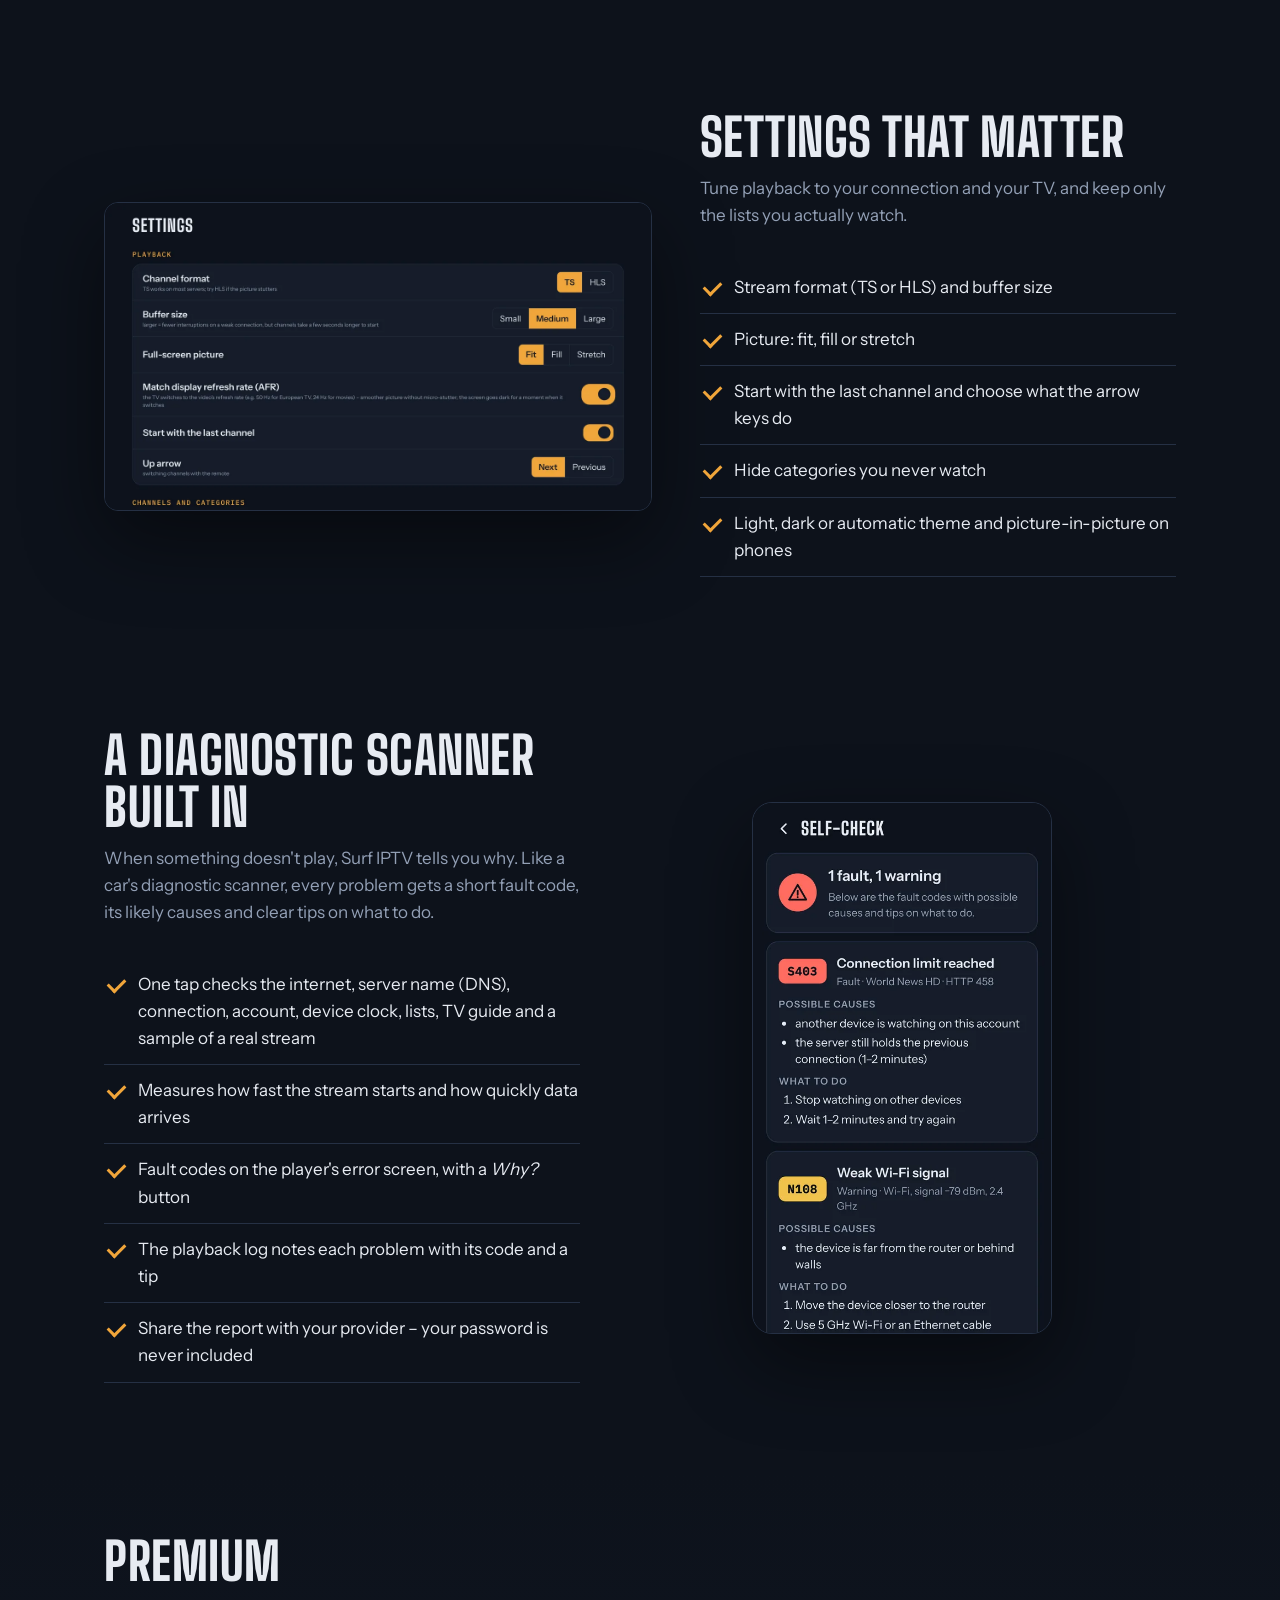
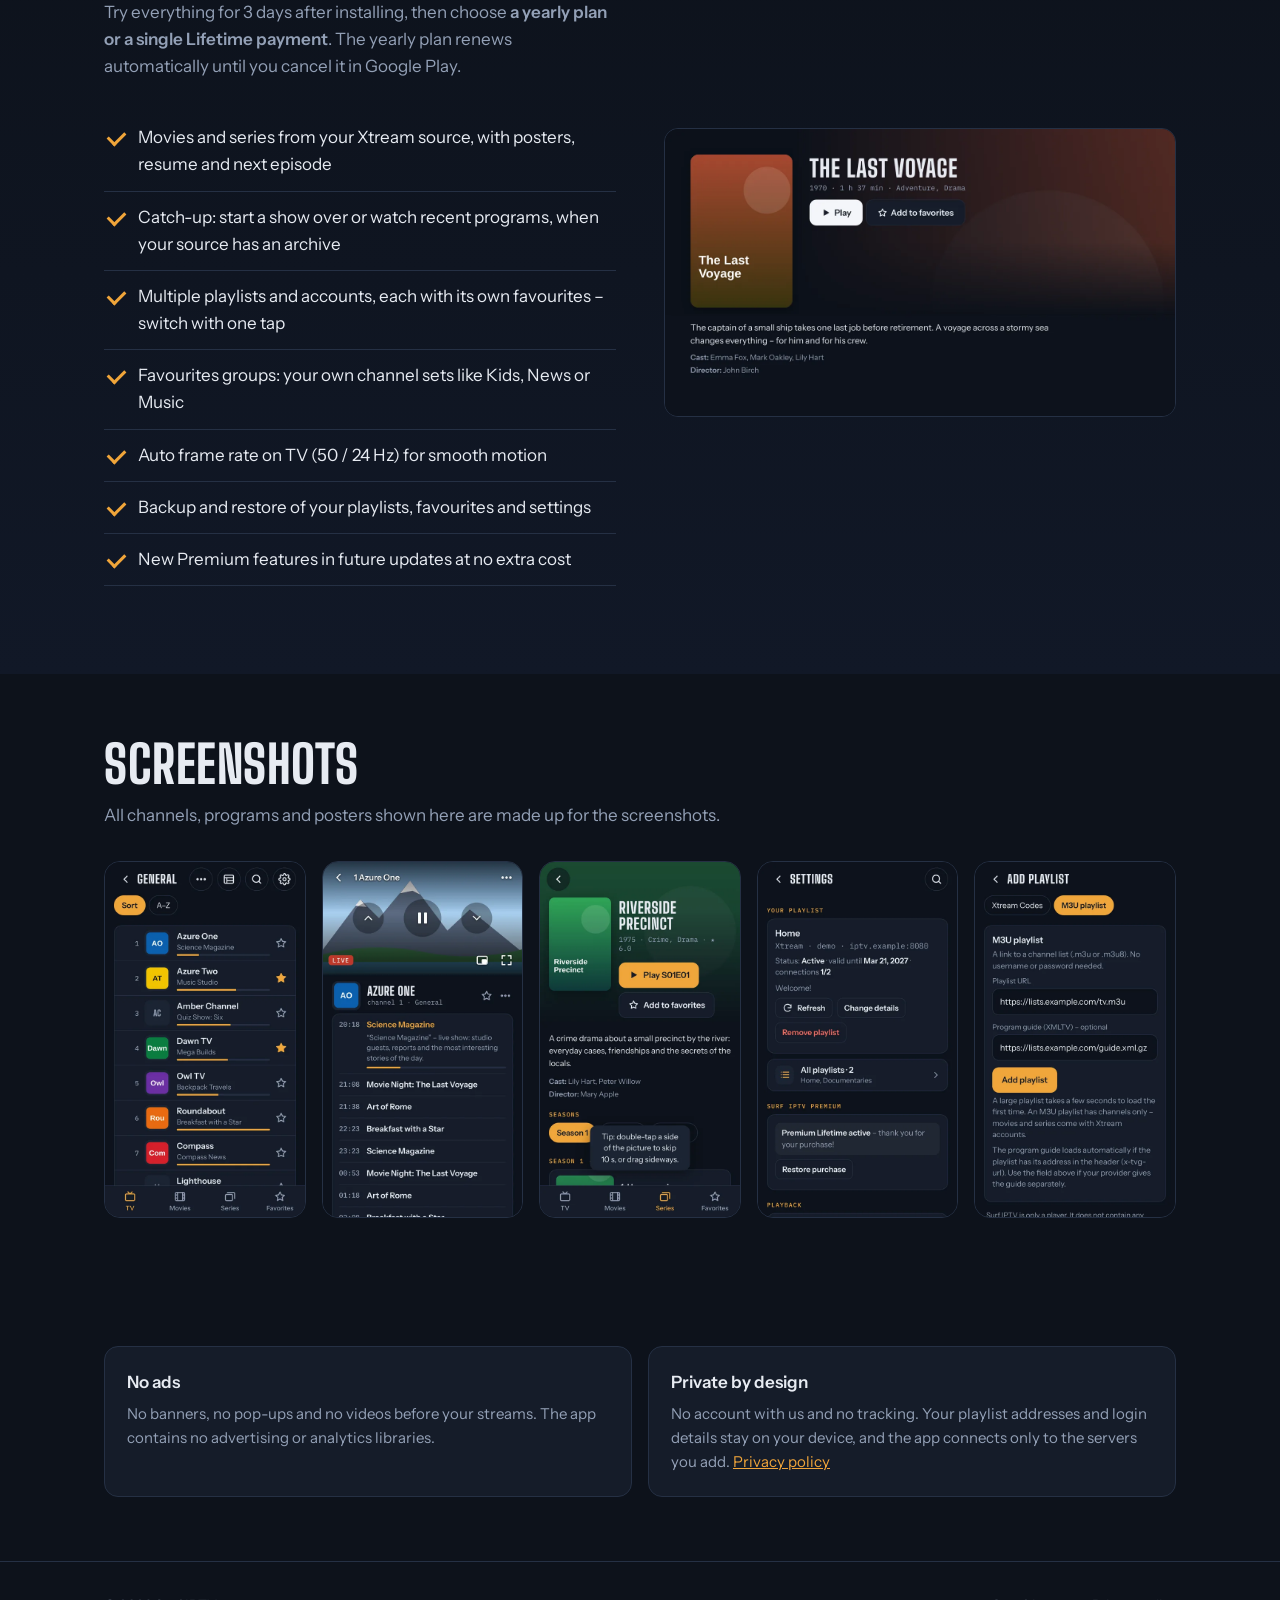
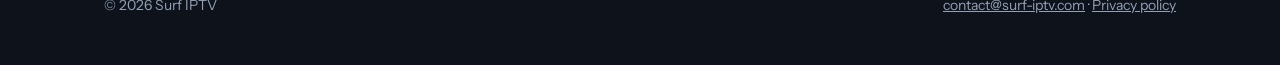
==== commit eb093333: "Mention DASH and backup channel versions Co-Authored-By: Claude Opus 5.5 <noreply@anthropic.com> Cla" ====
--- a/index.html
+++ b/index.html
@@ -57,7 +57,7 @@
         <div class="card"><h3>TV guide</h3><p>A real program grid across your channels, up to 24 hours ahead, from Xtream EPG or XMLTV (.xml.gz too).</p></div>
         <div class="card"><h3>All your playlists</h3><p>Name your providers and M3U playlists and switch with one tap – each keeps its own favourites and history. The first playlist is free, more come with Premium.</p></div>
         <div class="card"><h3>Built-in self-check</h3><p>Like a car diagnostic scanner: it tests your connection, server, account and a stream sample, and explains every problem with a fault code and clear tips.</p></div>
-        <div class="card"><h3>Smooth playback</h3><p>HLS and MPEG-TS streams on Media3 / ExoPlayer, with audio track and subtitle choice.</p></div>
+        <div class="card"><h3>Smooth playback</h3><p>HLS, DASH and MPEG-TS on Media3 / ExoPlayer, with audio and subtitle choice. If a channel stops working, Surf IPTV switches to the same channel in another quality from your playlist.</p></div>
         <div class="card"><h3>Parental control</h3><p>A PIN locks adult and chosen categories – they also vanish from search and favourites – and protects your playlists and settings.</p></div>
         <div class="card"><h3>Made for touch</h3><p>Swipe to change channels, double-tap to skip, slide at the edges for brightness and volume – and keep watching in picture-in-picture.</p></div>
         <div class="card"><h3>Made for the remote</h3><p>On Google TV and Android TV every screen works with the D-pad. Add a playlist by scanning a QR code with your phone – no typing with the remote.</p></div>
